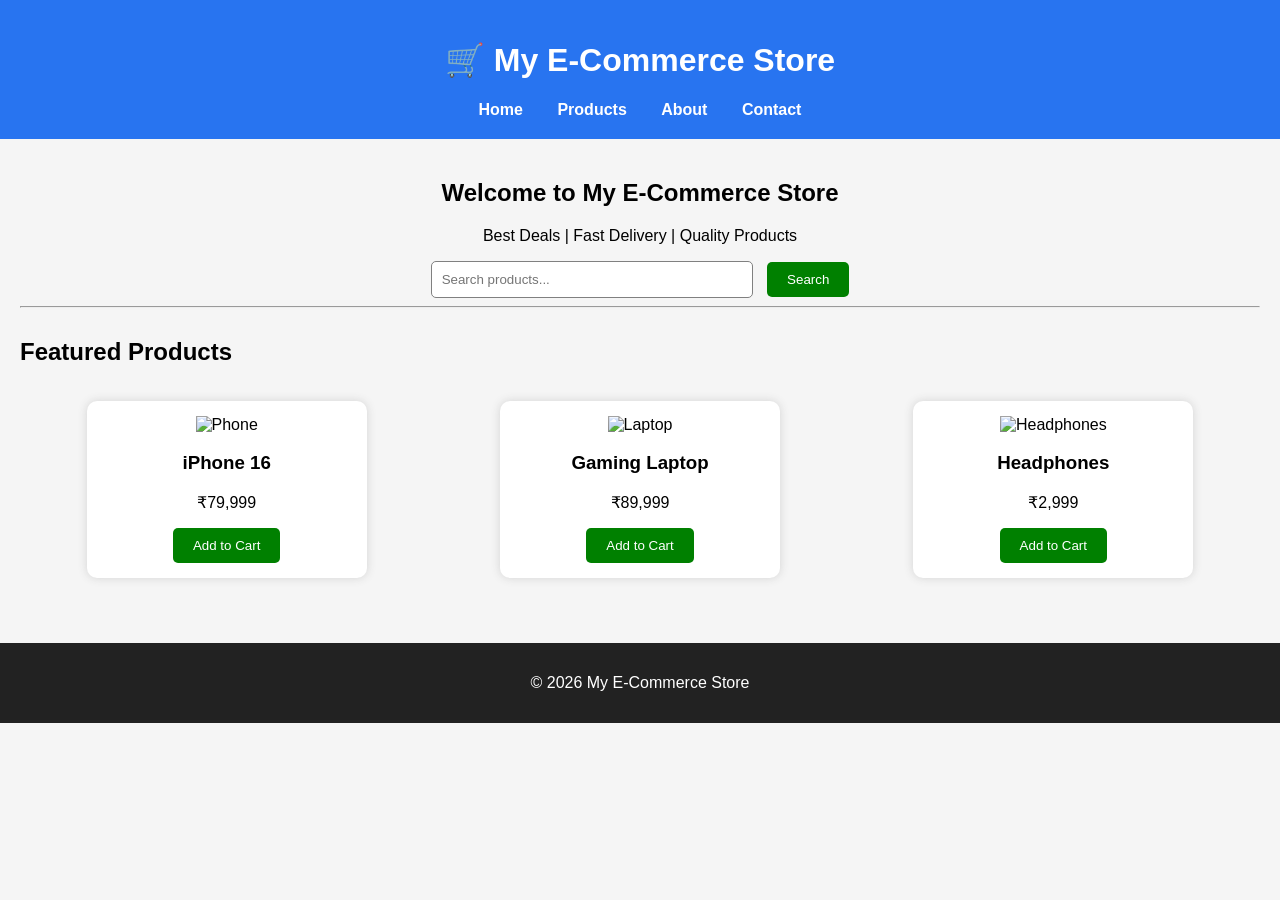
==== index.html @ 4ce17528 "Add homepage design with CSS" ====
<!DOCTYPE html>
<html lang="en">
<head>
    <meta charset="UTF-8">
    <meta name="viewport" content="width=device-width, initial-scale=1.0">
    <title>My E-Commerce Store</title>

    <link rel="stylesheet" href="css/style.css">
</head>
<body>

<header>
    <h1>🛒 My E-Commerce Store</h1>

    <nav>
        <a href="index.html">Home</a>
        <a href="products.html">Products</a>
        <a href="about.html">About</a>
        <a href="contact.html">Contact</a>
    </nav>
</header>

<main>

    <section>
        <h2>Welcome to My E-Commerce Store</h2>
        <p>Best Deals | Fast Delivery | Quality Products</p>

        <input type="text" placeholder="Search products...">
        <button>Search</button>

        <hr>
    </section>

    <h2>Featured Products</h2>

    <div class="products">

        <div class="product-card">
            <img src="https://via.placeholder.com/200" alt="Phone">
            <h3>iPhone 16</h3>
            <p>₹79,999</p>
            <button>Add to Cart</button>
        </div>

        <div class="product-card">
            <img src="https://via.placeholder.com/200" alt="Laptop">
            <h3>Gaming Laptop</h3>
            <p>₹89,999</p>
            <button>Add to Cart</button>
        </div>

        <div class="product-card">
            <img src="https://via.placeholder.com/200" alt="Headphones">
            <h3>Headphones</h3>
            <p>₹2,999</p>
            <button>Add to Cart</button>
        </div>

    </div>

</main>

<footer>
    <p>&copy; 2026 My E-Commerce Store</p>
</footer>

</body>
</html>
---- css/style.css ----
body {
    font-family: Arial, sans-serif;
    margin: 0;
    background-color: #f5f5f5;
}

header {
    background-color: #2874f0;
    color: white;
    padding: 20px;
    text-align: center;
}

nav {
    margin-top: 10px;
}

nav a {
    color: white;
    text-decoration: none;
    margin: 15px;
    font-weight: bold;
}

nav a:hover {
    color: yellow;
}

main {
    padding: 20px;
}

.products {
    display: flex;
    justify-content: space-around;
    flex-wrap: wrap;
}

.product-card {
    background: white;
    width: 250px;
    padding: 15px;
    margin: 15px;
    border-radius: 10px;
    text-align: center;
    box-shadow: 0 0 10px lightgray;
}

.product-card img {
    width: 200px;
    height: 200px;
}

button {
    background-color: green;
    color: white;
    border: none;
    padding: 10px 20px;
    cursor: pointer;
    border-radius: 5px;
}

button:hover {
    background-color: darkgreen;
}

footer {
    background: #222;
    color: white;
    text-align: center;
    padding: 15px;
    margin-top: 30px;
}
section {
    text-align: center;
    margin-bottom: 30px;
}

section input {
    width: 300px;
    padding: 10px;
    border-radius: 5px;
    border: 1px solid gray;
}

section button {
    padding: 10px 20px;
    margin-left: 10px;
}
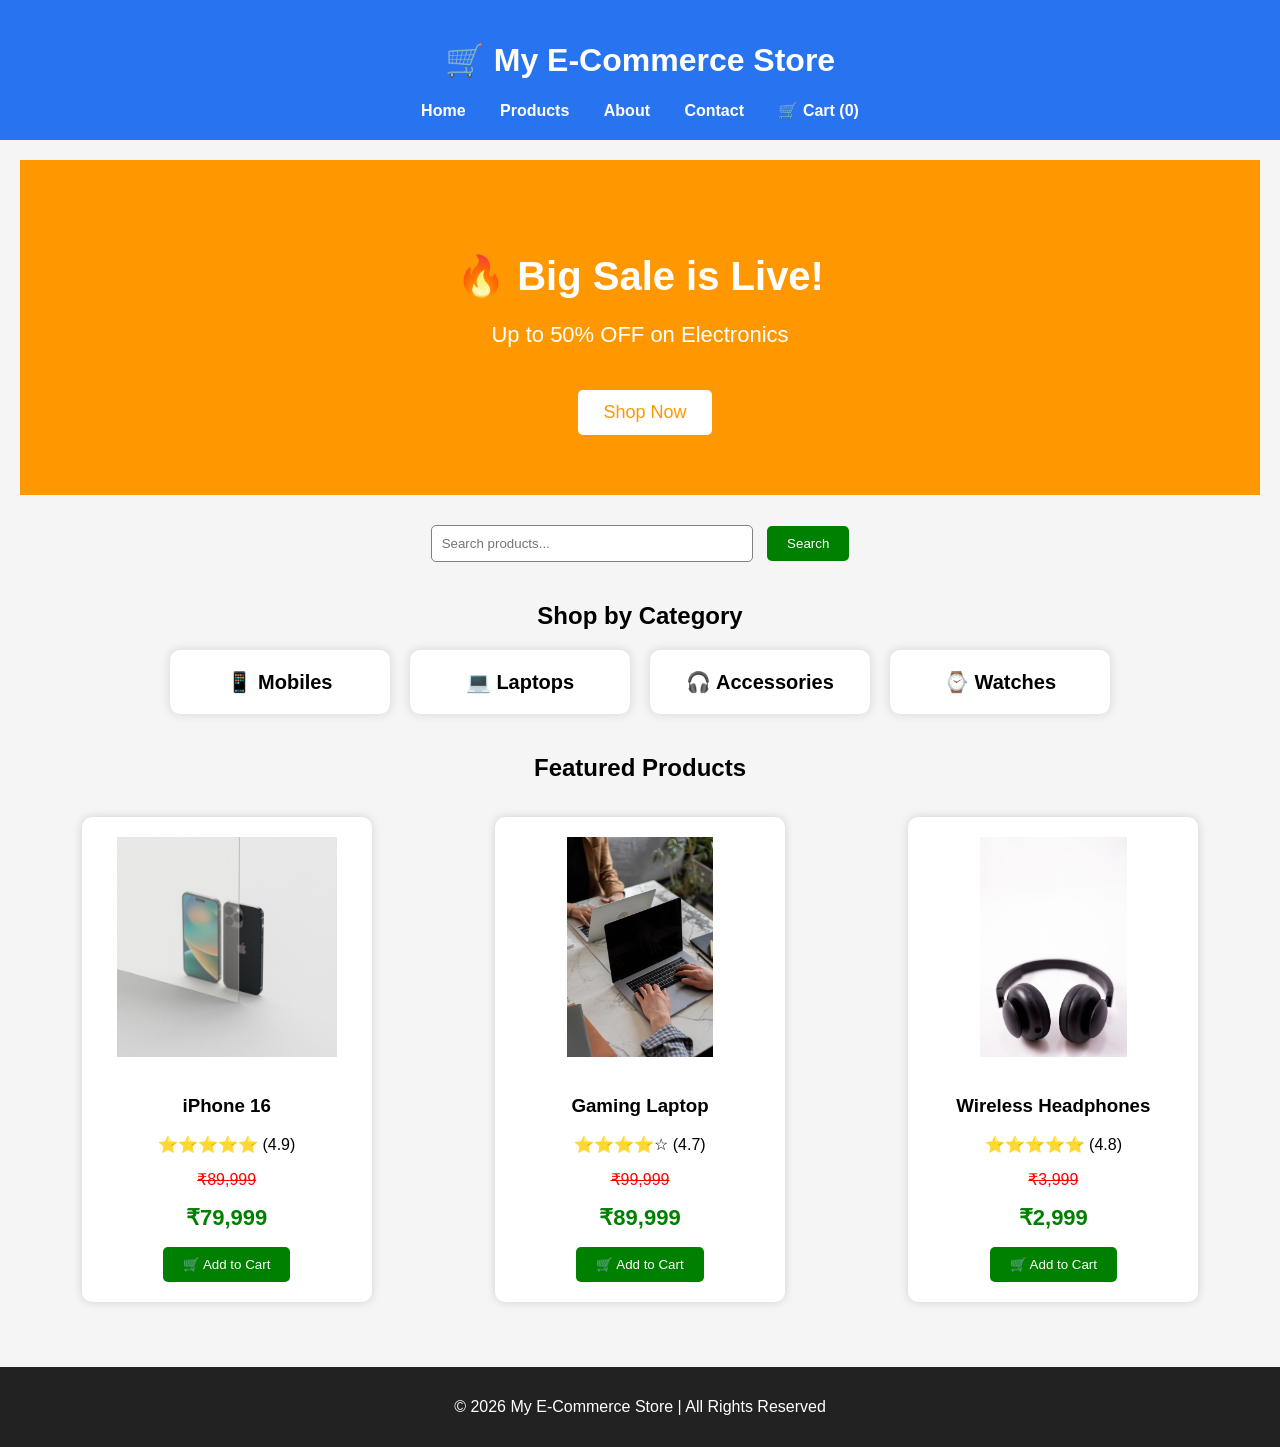
==== commit c74848e6: "Add images and JavaScript files" ====
--- a/index.html
+++ b/index.html
@@ -17,44 +17,70 @@
         <a href="products.html">Products</a>
         <a href="about.html">About</a>
         <a href="contact.html">Contact</a>
+        <a href="cart.html">🛒 Cart (<span id="cart-count">0</span>)</a>
     </nav>
 </header>
 
 <main>
 
-    <section>
-        <h2>Welcome to My E-Commerce Store</h2>
-        <p>Best Deals | Fast Delivery | Quality Products</p>
+    <!-- Hero Section -->
+    <section class="hero">
+        <h2>🔥 Big Sale is Live!</h2>
+        <p>Up to 50% OFF on Electronics</p>
+        <button>Shop Now</button>
+    </section>
 
+    <!-- Search -->
+    <section class="search-section">
         <input type="text" placeholder="Search products...">
         <button>Search</button>
-
-        <hr>
     </section>
 
-    <h2>Featured Products</h2>
+    <!-- Categories -->
+    <section class="categories">
+        <h2>Shop by Category</h2>
+
+        <div class="category-container">
+            <div class="category-card">📱 Mobiles</div>
+            <div class="category-card">💻 Laptops</div>
+            <div class="category-card">🎧 Accessories</div>
+            <div class="category-card">⌚ Watches</div>
+        </div>
+    </section>
+
+    <!-- Featured Products -->
+    <h2 style="text-align:center;">Featured Products</h2>
 
     <div class="products">
 
+        <!-- Product 1 -->
         <div class="product-card">
-            <img src="https://via.placeholder.com/200" alt="Phone">
+            <img src="images/iphone.jpg" alt="iPhone 16">
             <h3>iPhone 16</h3>
-            <p>₹79,999</p>
-            <button>Add to Cart</button>
+            <p>⭐⭐⭐⭐⭐ (4.9)</p>
+            <p><del>₹89,999</del></p>
+            <p><strong>₹79,999</strong></p>
+            <button onclick="addToCart('iPhone 16')">🛒 Add to Cart</button>
         </div>
 
+        <!-- Product 2 -->
         <div class="product-card">
-            <img src="https://via.placeholder.com/200" alt="Laptop">
+            <img src="images/laptop.jpg" alt="Gaming Laptop">
             <h3>Gaming Laptop</h3>
-            <p>₹89,999</p>
-            <button>Add to Cart</button>
+            <p>⭐⭐⭐⭐☆ (4.7)</p>
+            <p><del>₹99,999</del></p>
+            <p><strong>₹89,999</strong></p>
+            <button onclick="addToCart('Gaming Laptop')">🛒 Add to Cart</button>
         </div>
 
+        <!-- Product 3 -->
         <div class="product-card">
-            <img src="https://via.placeholder.com/200" alt="Headphones">
-            <h3>Headphones</h3>
-            <p>₹2,999</p>
-            <button>Add to Cart</button>
+            <img src="images/headphones.jpg" alt="Wireless Headphones">
+            <h3>Wireless Headphones</h3>
+            <p>⭐⭐⭐⭐⭐ (4.8)</p>
+            <p><del>₹3,999</del></p>
+            <p><strong>₹2,999</strong></p>
+            <button onclick="addToCart('Wireless Headphones')">🛒 Add to Cart</button>
         </div>
 
     </div>
@@ -62,8 +88,10 @@
 </main>
 
 <footer>
-    <p>&copy; 2026 My E-Commerce Store</p>
+    <p>&copy; 2026 My E-Commerce Store | All Rights Reserved</p>
 </footer>
+
+<script src="js/script.js"></script>
 
 </body>
 </html>
--- a/css/style.css
+++ b/css/style.css
@@ -86,4 +86,102 @@
 section button {
     padding: 10px 20px;
     margin-left: 10px;
+}
+.hero{
+    background:#ff9800;
+    color:white;
+    text-align:center;
+    padding:60px;
+}
+
+.hero h2{
+    font-size:40px;
+    margin-bottom:10px;
+}
+
+.hero p{
+    font-size:22px;
+}
+
+.hero button{
+    margin-top:20px;
+    background:white;
+    color:#ff9800;
+    font-size:18px;
+    padding:12px 25px;
+}
+
+.hero button:hover{
+    background:#f2f2f2;
+}
+.search-section {
+    text-align: center;
+    margin: 25px;
+}
+
+.search-section input {
+    width: 300px;
+    padding: 10px;
+}
+
+.categories {
+    text-align: center;
+    margin: 40px 20px;
+}
+
+.category-container {
+    display: flex;
+    justify-content: center;
+    gap: 20px;
+    flex-wrap: wrap;
+}
+
+.category-card {
+    background: white;
+    padding: 20px;
+    width: 180px;
+    border-radius: 10px;
+    box-shadow: 0 0 10px lightgray;
+    font-size: 20px;
+    font-weight: bold;
+    cursor: pointer;
+    transition: 0.3s;
+}
+
+.category-card:hover {
+    transform: translateY(-5px);
+}
+
+.product-card img {
+    width: 180px;
+    height: 180px;
+    object-fit: contain;
+}
+.product-card img{
+    width:220px;
+    height:220px;
+    object-fit:contain;
+    margin-bottom:15px;
+}
+
+.product-card{
+    background:#fff;
+    border-radius:10px;
+    padding:20px;
+    text-align:center;
+    box-shadow:0 0 10px rgba(0,0,0,0.15);
+    transition:0.3s;
+}
+
+.product-card:hover{
+    transform:translateY(-8px);
+}
+
+.product-card del{
+    color:red;
+}
+
+.product-card strong{
+    color:green;
+    font-size:22px;
 }
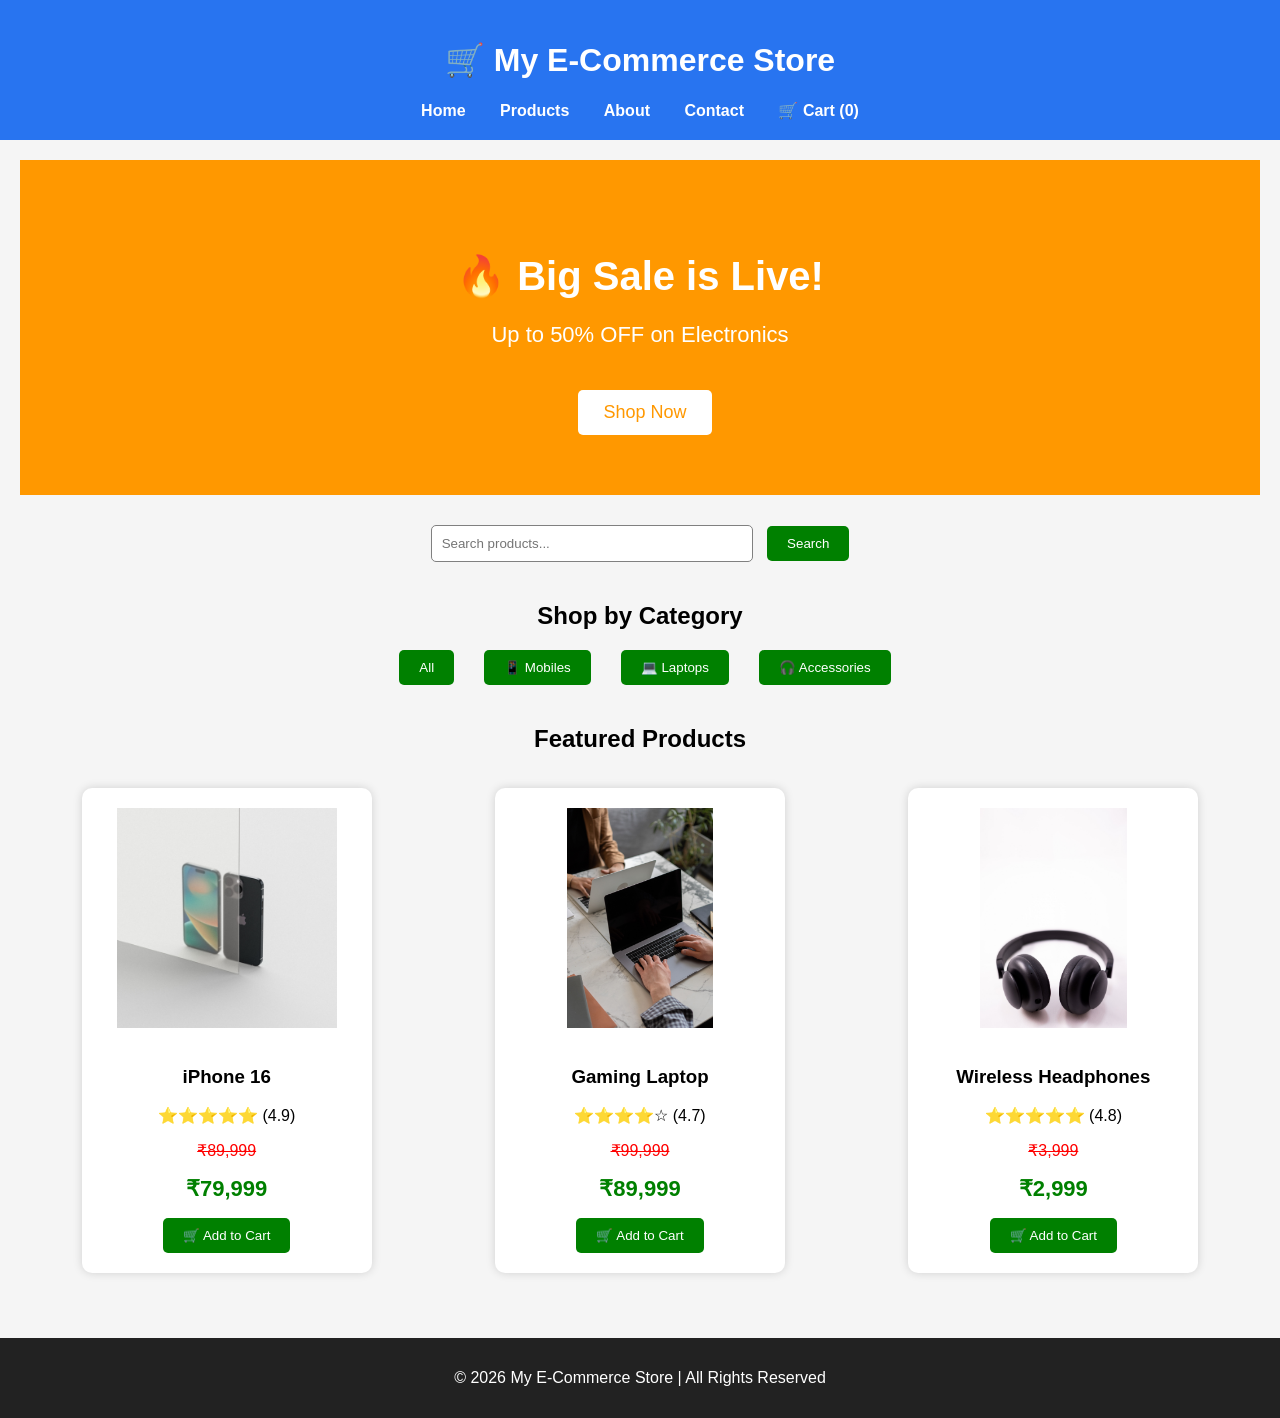
==== commit ab8e0f3d: "Fix category filter" ====
--- a/index.html
+++ b/index.html
@@ -32,21 +32,25 @@
 
     <!-- Search -->
     <section class="search-section">
-        <input type="text" placeholder="Search products...">
+        <input
+    type="text"
+    id="search"
+    placeholder="Search products..."
+    onkeyup="searchProducts()">
         <button>Search</button>
     </section>
 
     <!-- Categories -->
-    <section class="categories">
-        <h2>Shop by Category</h2>
+   <section class="categories">
+    <h2>Shop by Category</h2>
 
-        <div class="category-container">
-            <div class="category-card">📱 Mobiles</div>
-            <div class="category-card">💻 Laptops</div>
-            <div class="category-card">🎧 Accessories</div>
-            <div class="category-card">⌚ Watches</div>
-        </div>
-    </section>
+    <div class="category-container">
+        <button onclick="filterProducts('all')">All</button>
+        <button onclick="filterProducts('mobile')">📱 Mobiles</button>
+        <button onclick="filterProducts('laptop')">💻 Laptops</button>
+        <button onclick="filterProducts('accessory')">🎧 Accessories</button>
+    </div>
+</section>
 
     <!-- Featured Products -->
     <h2 style="text-align:center;">Featured Products</h2>
@@ -54,33 +58,39 @@
     <div class="products">
 
         <!-- Product 1 -->
-        <div class="product-card">
+        <div class="product-card" data-category="mobile">
             <img src="images/iphone.jpg" alt="iPhone 16">
             <h3>iPhone 16</h3>
             <p>⭐⭐⭐⭐⭐ (4.9)</p>
             <p><del>₹89,999</del></p>
             <p><strong>₹79,999</strong></p>
-            <button onclick="addToCart('iPhone 16')">🛒 Add to Cart</button>
+            <button onclick="addToCart('iPhone 16', 79999)">
+    🛒 Add to Cart
+</button>
         </div>
 
         <!-- Product 2 -->
-        <div class="product-card">
+        <div class="product-card" data-category="laptop">
             <img src="images/laptop.jpg" alt="Gaming Laptop">
             <h3>Gaming Laptop</h3>
             <p>⭐⭐⭐⭐☆ (4.7)</p>
             <p><del>₹99,999</del></p>
             <p><strong>₹89,999</strong></p>
-            <button onclick="addToCart('Gaming Laptop')">🛒 Add to Cart</button>
+            <button onclick="addToCart('Gaming Laptop', 89999)">
+    🛒 Add to Cart
+</button>
         </div>
 
         <!-- Product 3 -->
-        <div class="product-card">
+        <div class="product-card" data-category="accessory">
             <img src="images/headphones.jpg" alt="Wireless Headphones">
             <h3>Wireless Headphones</h3>
             <p>⭐⭐⭐⭐⭐ (4.8)</p>
             <p><del>₹3,999</del></p>
             <p><strong>₹2,999</strong></p>
-            <button onclick="addToCart('Wireless Headphones')">🛒 Add to Cart</button>
+            <button onclick="addToCart('Wireless Headphones', 2999)">
+    🛒 Add to Cart
+</button>
         </div>
 
     </div>
--- a/css/style.css
+++ b/css/style.css
@@ -184,4 +184,64 @@
 .product-card strong{
     color:green;
     font-size:22px;
+}
+.cart-layout{
+    display:flex;
+    gap:30px;
+    padding:40px;
+    flex-wrap:wrap;
+}
+
+.cart-items{
+    flex:2;
+}
+
+.cart-card{
+    background:#fff;
+    padding:20px;
+    margin-bottom:20px;
+    border-radius:10px;
+    box-shadow:0 4px 10px rgba(0,0,0,.1);
+}
+
+.qty button{
+    width:35px;
+    height:35px;
+    font-size:18px;
+    margin:5px;
+    cursor:pointer;
+}
+
+.summary-box{
+    flex:1;
+    background:white;
+    padding:20px;
+    border-radius:10px;
+    box-shadow:0 4px 10px rgba(0,0,0,.1);
+    height:fit-content;
+}
+
+.checkout-btn{
+    width:100%;
+    padding:15px;
+    background:#28a745;
+    color:white;
+    border:none;
+    border-radius:8px;
+    font-size:18px;
+    cursor:pointer;
+    margin-top:20px;
+}
+
+.checkout-btn:hover{
+    background:#218838;
+}
+
+.remove-btn{
+    background:red;
+    color:white;
+    border:none;
+    padding:8px 15px;
+    border-radius:5px;
+    cursor:pointer;
 }
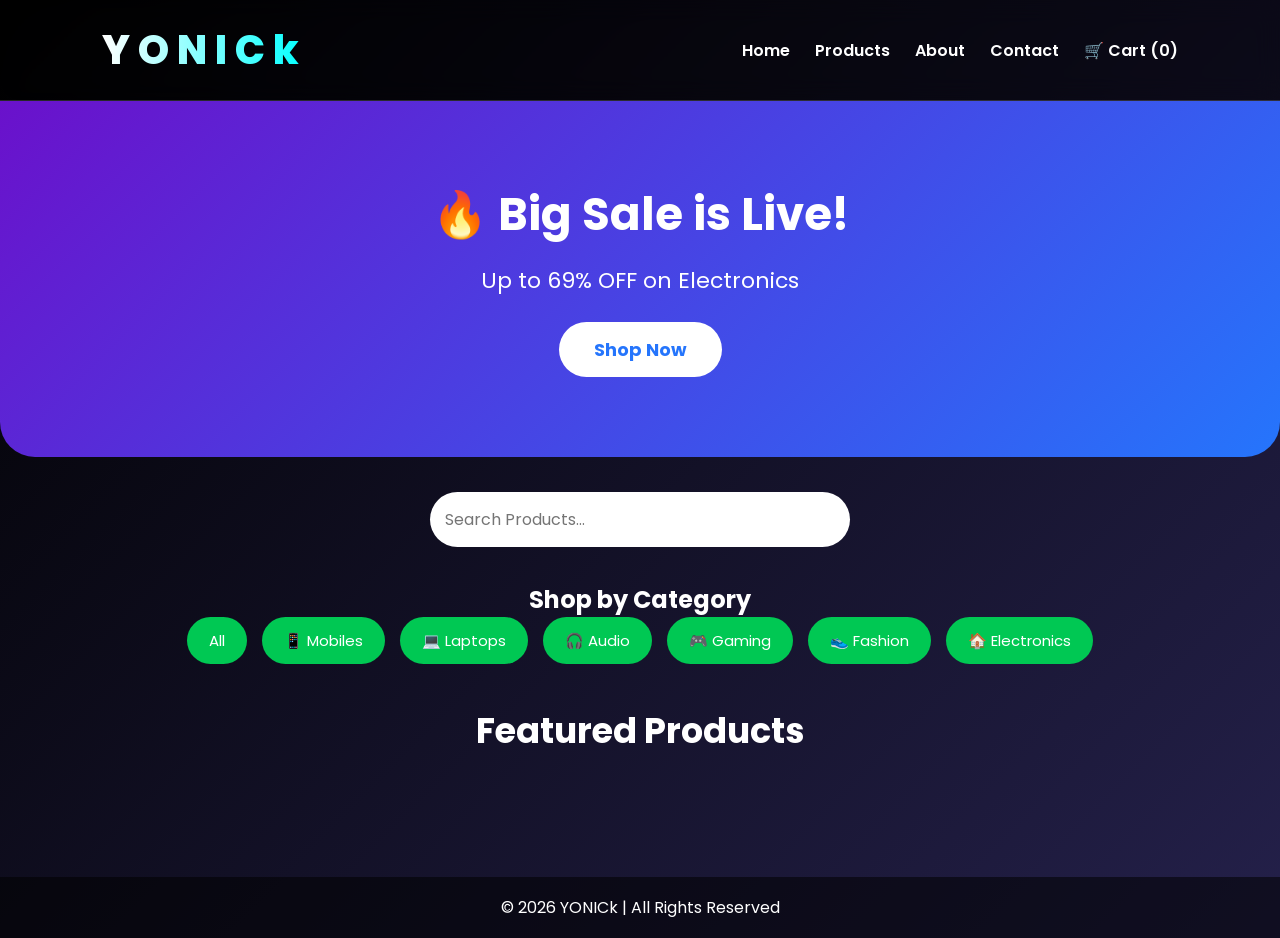
==== commit f26b7bc1: "Update YONICk website" ====
--- a/index.html
+++ b/index.html
@@ -3,104 +3,87 @@
 <head>
     <meta charset="UTF-8">
     <meta name="viewport" content="width=device-width, initial-scale=1.0">
-    <title>My E-Commerce Store</title>
+    <title>YONICk | Premium Store</title>
 
     <link rel="stylesheet" href="css/style.css">
 </head>
+
 <body>
 
 <header>
-    <h1>🛒 My E-Commerce Store</h1>
+
+    <h1 class="logo">YONICk</h1>
 
     <nav>
         <a href="index.html">Home</a>
         <a href="products.html">Products</a>
         <a href="about.html">About</a>
         <a href="contact.html">Contact</a>
-        <a href="cart.html">🛒 Cart (<span id="cart-count">0</span>)</a>
+        <a href="cart.html">
+            🛒 Cart (<span id="cart-count">0</span>)
+        </a>
     </nav>
+
 </header>
 
 <main>
 
     <!-- Hero Section -->
     <section class="hero">
+
         <h2>🔥 Big Sale is Live!</h2>
-        <p>Up to 50% OFF on Electronics</p>
+
+        <p>Up to 69% OFF on Electronics</p>
+
         <button>Shop Now</button>
+
     </section>
 
     <!-- Search -->
     <section class="search-section">
+
         <input
-    type="text"
-    id="search"
-    placeholder="Search products..."
-    onkeyup="searchProducts()">
-        <button>Search</button>
+            type="text"
+            id="search"
+            placeholder="Search Products..."
+            onkeyup="searchProduct()">
+
     </section>
 
     <!-- Categories -->
-   <section class="categories">
-    <h2>Shop by Category</h2>
 
-    <div class="category-container">
-        <button onclick="filterProducts('all')">All</button>
-        <button onclick="filterProducts('mobile')">📱 Mobiles</button>
-        <button onclick="filterProducts('laptop')">💻 Laptops</button>
-        <button onclick="filterProducts('accessory')">🎧 Accessories</button>
-    </div>
-</section>
+    <section class="categories">
 
-    <!-- Featured Products -->
-    <h2 style="text-align:center;">Featured Products</h2>
+        <h2>Shop by Category</h2>
 
-    <div class="products">
+        <div class="category-container">
 
-        <!-- Product 1 -->
-        <div class="product-card" data-category="mobile">
-            <img src="images/iphone.jpg" alt="iPhone 16">
-            <h3>iPhone 16</h3>
-            <p>⭐⭐⭐⭐⭐ (4.9)</p>
-            <p><del>₹89,999</del></p>
-            <p><strong>₹79,999</strong></p>
-            <button onclick="addToCart('iPhone 16', 79999)">
-    🛒 Add to Cart
-</button>
+            <button onclick="filterCategory('All')">All</button>
+            <button onclick="filterCategory('Mobile')">📱 Mobiles</button>
+            <button onclick="filterCategory('Laptop')">💻 Laptops</button>
+            <button onclick="filterCategory('Audio')">🎧 Audio</button>
+            <button onclick="filterCategory('Gaming')">🎮 Gaming</button>
+            <button onclick="filterCategory('Fashion')">👟 Fashion</button>
+            <button onclick="filterCategory('Electronics')">🏠 Electronics</button>
+
         </div>
 
-        <!-- Product 2 -->
-        <div class="product-card" data-category="laptop">
-            <img src="images/laptop.jpg" alt="Gaming Laptop">
-            <h3>Gaming Laptop</h3>
-            <p>⭐⭐⭐⭐☆ (4.7)</p>
-            <p><del>₹99,999</del></p>
-            <p><strong>₹89,999</strong></p>
-            <button onclick="addToCart('Gaming Laptop', 89999)">
-    🛒 Add to Cart
-</button>
-        </div>
+    </section>
 
-        <!-- Product 3 -->
-        <div class="product-card" data-category="accessory">
-            <img src="images/headphones.jpg" alt="Wireless Headphones">
-            <h3>Wireless Headphones</h3>
-            <p>⭐⭐⭐⭐⭐ (4.8)</p>
-            <p><del>₹3,999</del></p>
-            <p><strong>₹2,999</strong></p>
-            <button onclick="addToCart('Wireless Headphones', 2999)">
-    🛒 Add to Cart
-</button>
-        </div>
+    <h2 class="heading">Featured Products</h2>
 
-    </div>
+    <div class="products"></div>
 
 </main>
 
 <footer>
-    <p>&copy; 2026 My E-Commerce Store | All Rights Reserved</p>
+
+    <p>© 2026 YONICk | All Rights Reserved</p>
+
 </footer>
 
+<script src="js/products.js"></script>
+<script src="js/cart.js"></script>
 <script src="js/script.js"></script>
 
 </body>
--- a/css/style.css
+++ b/css/style.css
@@ -1,247 +1,521 @@
-body {
-    font-family: Arial, sans-serif;
-    margin: 0;
-    background-color: #f5f5f5;
-}
-
-header {
-    background-color: #2874f0;
-    color: white;
-    padding: 20px;
-    text-align: center;
-}
-
-nav {
-    margin-top: 10px;
-}
-
-nav a {
-    color: white;
-    text-decoration: none;
-    margin: 15px;
-    font-weight: bold;
-}
-
-nav a:hover {
-    color: yellow;
-}
-
-main {
-    padding: 20px;
-}
-
-.products {
-    display: flex;
-    justify-content: space-around;
-    flex-wrap: wrap;
-}
-
-.product-card {
-    background: white;
-    width: 250px;
-    padding: 15px;
-    margin: 15px;
-    border-radius: 10px;
-    text-align: center;
-    box-shadow: 0 0 10px lightgray;
-}
-
-.product-card img {
-    width: 200px;
-    height: 200px;
-}
-
-button {
-    background-color: green;
-    color: white;
-    border: none;
-    padding: 10px 20px;
-    cursor: pointer;
-    border-radius: 5px;
-}
-
-button:hover {
-    background-color: darkgreen;
-}
-
-footer {
-    background: #222;
-    color: white;
-    text-align: center;
-    padding: 15px;
-    margin-top: 30px;
-}
-section {
-    text-align: center;
-    margin-bottom: 30px;
-}
-
-section input {
-    width: 300px;
-    padding: 10px;
-    border-radius: 5px;
-    border: 1px solid gray;
-}
-
-section button {
-    padding: 10px 20px;
-    margin-left: 10px;
-}
+/* ==========================
+   GOOGLE FONT
+========================== */
+
+@import url('https://fonts.googleapis.com/css2?family=Poppins:wght@300;400;500;600;700;800&display=swap');
+
+/* ==========================
+   RESET
+========================== */
+
+*{
+    margin:0;
+    padding:0;
+    box-sizing:border-box;
+    font-family:'Poppins',sans-serif;
+}
+
+body{
+    background:linear-gradient(-45deg,#000000,#1f1c2c,#302b63,#000000);
+    background-size:400% 400%;
+    animation:bgAnimation 12s ease infinite;
+    color:white;
+    min-height:100vh;
+}
+
+@keyframes bgAnimation{
+
+0%{
+background-position:0% 50%;
+}
+
+50%{
+background-position:100% 50%;
+}
+
+100%{
+background-position:0% 50%;
+}
+
+}
+
+/* ==========================
+   HEADER
+========================== */
+
+header{
+
+display:flex;
+justify-content:space-between;
+align-items:center;
+
+padding:20px 8%;
+
+background:rgba(0,0,0,.45);
+
+backdrop-filter:blur(12px);
+
+position:sticky;
+top:0;
+
+z-index:1000;
+
+border-bottom:1px solid rgba(255,255,255,.15);
+
+}
+
+.logo{
+
+font-size:40px;
+
+font-weight:800;
+
+letter-spacing:8px;
+
+background:linear-gradient(90deg,#ffffff,#00ffff);
+
+-webkit-background-clip:text;
+
+color:transparent;
+
+}
+
+nav{
+
+display:flex;
+
+gap:25px;
+
+}
+
+nav a{
+
+text-decoration:none;
+
+color:white;
+
+font-weight:600;
+
+transition:.3s;
+
+}
+
+nav a:hover{
+
+color:#00ffff;
+
+}
+
+/* ==========================
+   HERO
+========================== */
+
 .hero{
-    background:#ff9800;
-    color:white;
-    text-align:center;
-    padding:60px;
+
+text-align:center;
+
+padding:80px 20px;
+
+background:linear-gradient(135deg,#6a11cb,#2575fc);
+
+border-radius:0 0 35px 35px;
+
 }
 
 .hero h2{
-    font-size:40px;
-    margin-bottom:10px;
+
+font-size:45px;
+
+margin-bottom:15px;
+
 }
 
 .hero p{
-    font-size:22px;
+
+font-size:22px;
+
+margin-bottom:25px;
+
 }
 
 .hero button{
-    margin-top:20px;
-    background:white;
-    color:#ff9800;
-    font-size:18px;
-    padding:12px 25px;
+
+padding:14px 35px;
+
+border:none;
+
+border-radius:30px;
+
+background:white;
+
+color:#2575fc;
+
+font-size:18px;
+
+font-weight:bold;
+
+cursor:pointer;
+
+transition:.3s;
+
 }
 
 .hero button:hover{
-    background:#f2f2f2;
-}
-.search-section {
-    text-align: center;
-    margin: 25px;
-}
-
-.search-section input {
-    width: 300px;
-    padding: 10px;
-}
-
-.categories {
-    text-align: center;
-    margin: 40px 20px;
-}
-
-.category-container {
-    display: flex;
-    justify-content: center;
-    gap: 20px;
-    flex-wrap: wrap;
-}
-
-.category-card {
-    background: white;
-    padding: 20px;
-    width: 180px;
-    border-radius: 10px;
-    box-shadow: 0 0 10px lightgray;
-    font-size: 20px;
-    font-weight: bold;
-    cursor: pointer;
-    transition: 0.3s;
-}
-
-.category-card:hover {
-    transform: translateY(-5px);
-}
-
-.product-card img {
-    width: 180px;
-    height: 180px;
-    object-fit: contain;
-}
+
+transform:scale(1.08);
+
+}
+
+/* ==========================
+   SEARCH
+========================== */
+
+.search-section{
+
+display:flex;
+
+justify-content:center;
+
+margin:35px;
+
+}
+
+.search-section input{
+
+width:420px;
+
+padding:15px;
+
+border-radius:30px;
+
+border:none;
+
+outline:none;
+
+font-size:16px;
+
+}
+
+/* ==========================
+   CATEGORY
+========================== */
+
+.categories{
+
+text-align:center;
+
+margin:30px;
+
+}
+
+.category-container{
+
+display:flex;
+
+justify-content:center;
+
+flex-wrap:wrap;
+
+gap:15px;
+
+}
+
+.category-container button{
+
+background:#00c853;
+
+padding:12px 22px;
+
+border:none;
+
+border-radius:30px;
+
+color:white;
+
+cursor:pointer;
+
+font-size:15px;
+
+transition:.3s;
+
+}
+
+.category-container button:hover{
+
+background:#009624;
+
+transform:translateY(-4px);
+
+}
+
+/* ==========================
+   HEADING
+========================== */
+
+.heading{
+
+text-align:center;
+
+margin:40px;
+
+font-size:35px;
+
+}
+
+/* ==========================
+   PRODUCTS
+========================== */
+
+.products{
+
+width:90%;
+
+margin:auto;
+
+display:grid;
+
+grid-template-columns:repeat(auto-fit,minmax(250px,1fr));
+
+gap:30px;
+
+padding-bottom:40px;
+
+}
+
+/* ==========================
+   PRODUCT CARD
+========================== */
+
+.product-card{
+
+background:rgba(255,255,255,.12);
+
+backdrop-filter:blur(15px);
+
+border:1px solid rgba(255,255,255,.2);
+
+border-radius:20px;
+
+padding:20px;
+
+text-align:center;
+
+transition:.3s;
+
+box-shadow:0 8px 25px rgba(0,0,0,.3);
+
+}
+
+.product-card:hover{
+
+transform:translateY(-10px);
+
+}
+
 .product-card img{
-    width:220px;
-    height:220px;
-    object-fit:contain;
-    margin-bottom:15px;
-}
-
-.product-card{
-    background:#fff;
-    border-radius:10px;
-    padding:20px;
-    text-align:center;
-    box-shadow:0 0 10px rgba(0,0,0,0.15);
-    transition:0.3s;
-}
-
-.product-card:hover{
-    transform:translateY(-8px);
-}
-
-.product-card del{
-    color:red;
-}
-
-.product-card strong{
-    color:green;
-    font-size:22px;
-}
+
+width:100%;
+
+height:220px;
+
+object-fit:contain;
+
+margin-bottom:15px;
+
+}
+
+.product-card h3{
+
+font-size:20px;
+
+margin-bottom:10px;
+
+min-height:50px;
+
+}
+
+.product-card p{
+
+font-size:22px;
+
+font-weight:bold;
+
+color:#00ff88;
+
+margin-bottom:15px;
+
+}
+
+.product-card button{
+
+width:100%;
+
+padding:12px;
+
+border:none;
+
+border-radius:30px;
+
+background:#ff9800;
+
+color:white;
+
+font-size:16px;
+
+cursor:pointer;
+
+transition:.3s;
+
+}
+
+.product-card button:hover{
+
+background:#e68900;
+
+}
+
+/* ==========================
+   CART PAGE
+========================== */
+
 .cart-layout{
-    display:flex;
-    gap:30px;
-    padding:40px;
-    flex-wrap:wrap;
-}
-
-.cart-items{
-    flex:2;
+
+display:flex;
+
+gap:30px;
+
+padding:40px;
+
+flex-wrap:wrap;
+
 }
 
 .cart-card{
-    background:#fff;
-    padding:20px;
-    margin-bottom:20px;
-    border-radius:10px;
-    box-shadow:0 4px 10px rgba(0,0,0,.1);
-}
-
-.qty button{
-    width:35px;
-    height:35px;
-    font-size:18px;
-    margin:5px;
-    cursor:pointer;
+
+background:rgba(255,255,255,.12);
+
+padding:20px;
+
+border-radius:20px;
+
+backdrop-filter:blur(10px);
+
+flex:2;
+
 }
 
 .summary-box{
-    flex:1;
-    background:white;
-    padding:20px;
-    border-radius:10px;
-    box-shadow:0 4px 10px rgba(0,0,0,.1);
-    height:fit-content;
+
+background:rgba(255,255,255,.12);
+
+padding:20px;
+
+border-radius:20px;
+
+backdrop-filter:blur(10px);
+
+flex:1;
+
+height:fit-content;
+
 }
 
 .checkout-btn{
-    width:100%;
-    padding:15px;
-    background:#28a745;
-    color:white;
-    border:none;
-    border-radius:8px;
-    font-size:18px;
-    cursor:pointer;
-    margin-top:20px;
+
+width:100%;
+
+padding:14px;
+
+margin-top:20px;
+
+background:#00c853;
+
+border:none;
+
+border-radius:30px;
+
+color:white;
+
+font-size:18px;
+
+cursor:pointer;
+
 }
 
 .checkout-btn:hover{
-    background:#218838;
-}
-
-.remove-btn{
-    background:red;
-    color:white;
-    border:none;
-    padding:8px 15px;
-    border-radius:5px;
-    cursor:pointer;
+
+background:#009624;
+
+}
+
+/* ==========================
+   FOOTER
+========================== */
+
+footer{
+
+margin-top:40px;
+
+background:rgba(0,0,0,.55);
+
+text-align:center;
+
+padding:18px;
+
+}
+
+/* ==========================
+   RESPONSIVE
+========================== */
+
+@media(max-width:768px){
+
+header{
+
+flex-direction:column;
+
+gap:15px;
+
+}
+
+nav{
+
+flex-wrap:wrap;
+
+justify-content:center;
+
+}
+
+.hero h2{
+
+font-size:32px;
+
+}
+
+.hero p{
+
+font-size:18px;
+
+}
+
+.search-section input{
+
+width:90%;
+
+}
+
+.products{
+
+width:95%;
+
+grid-template-columns:repeat(auto-fit,minmax(200px,1fr));
+
+}
+
+.cart-layout{
+
+flex-direction:column;
+
+}
+
 }
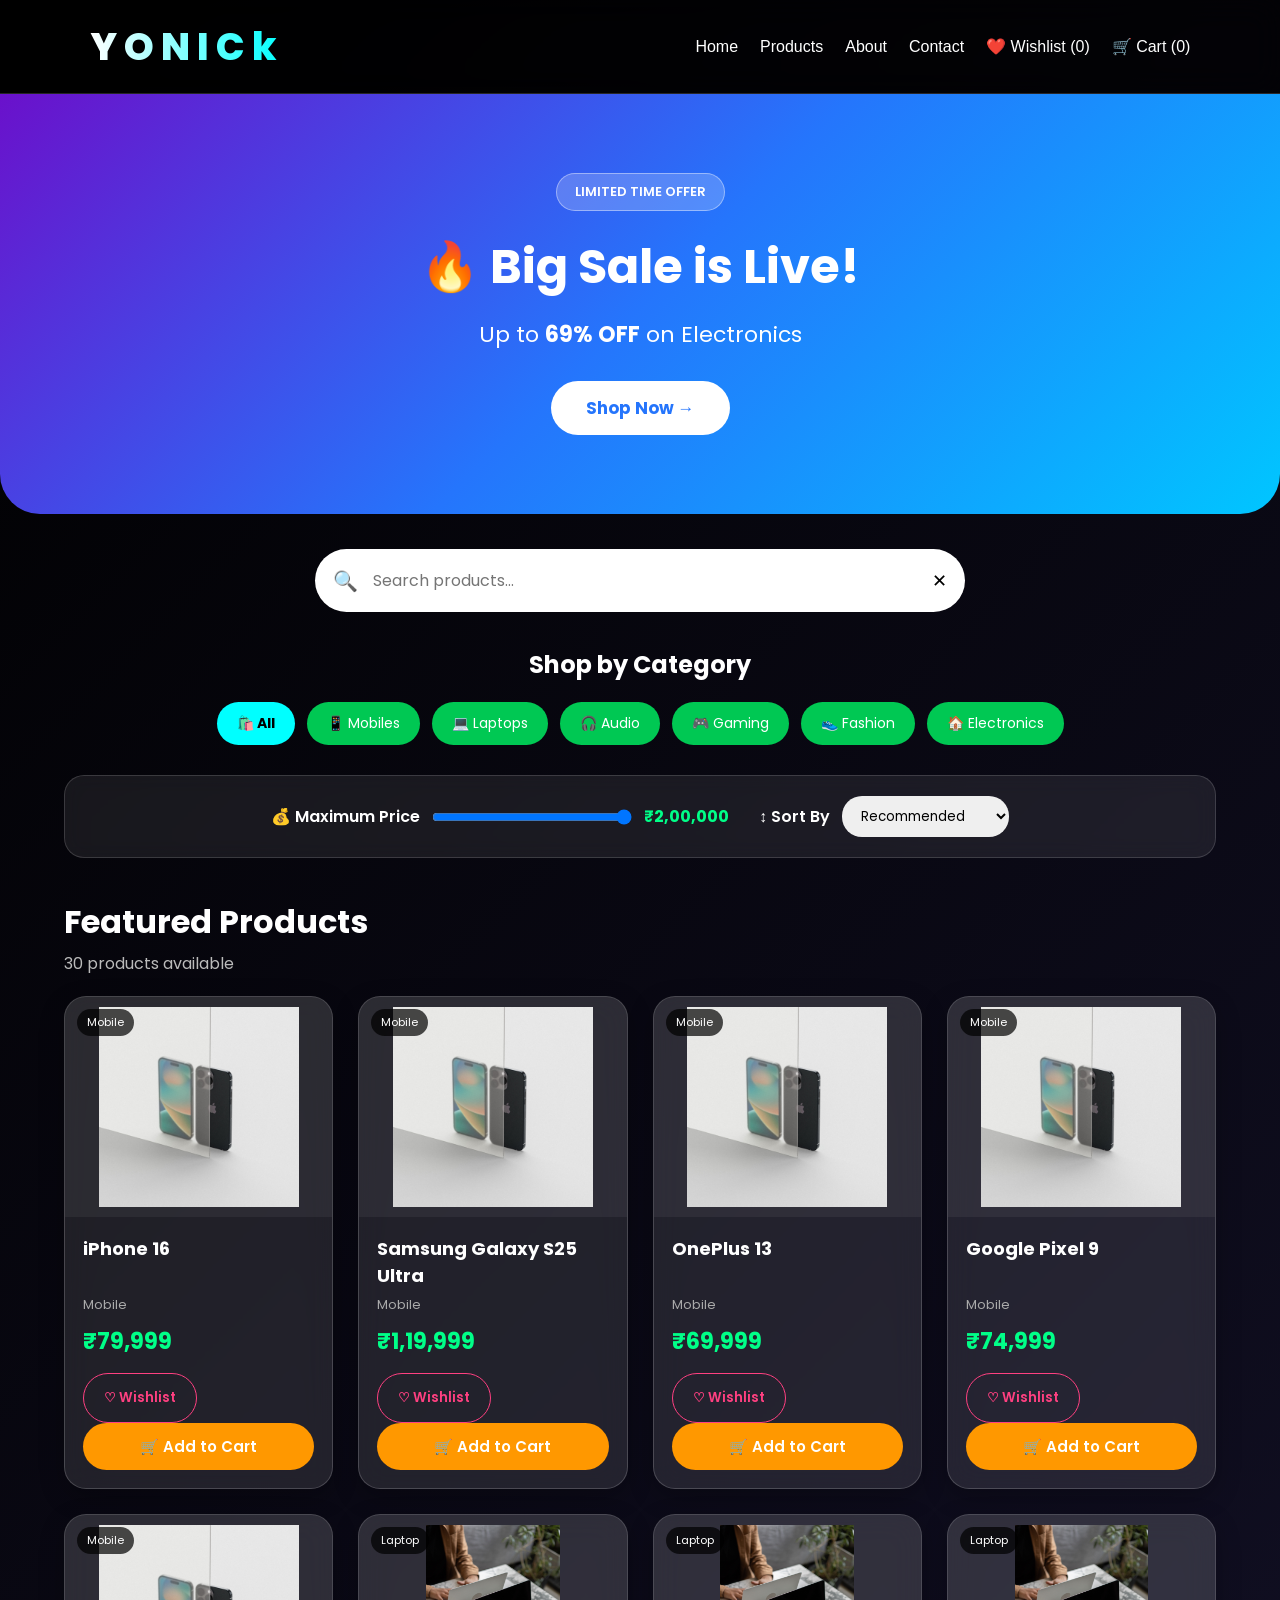
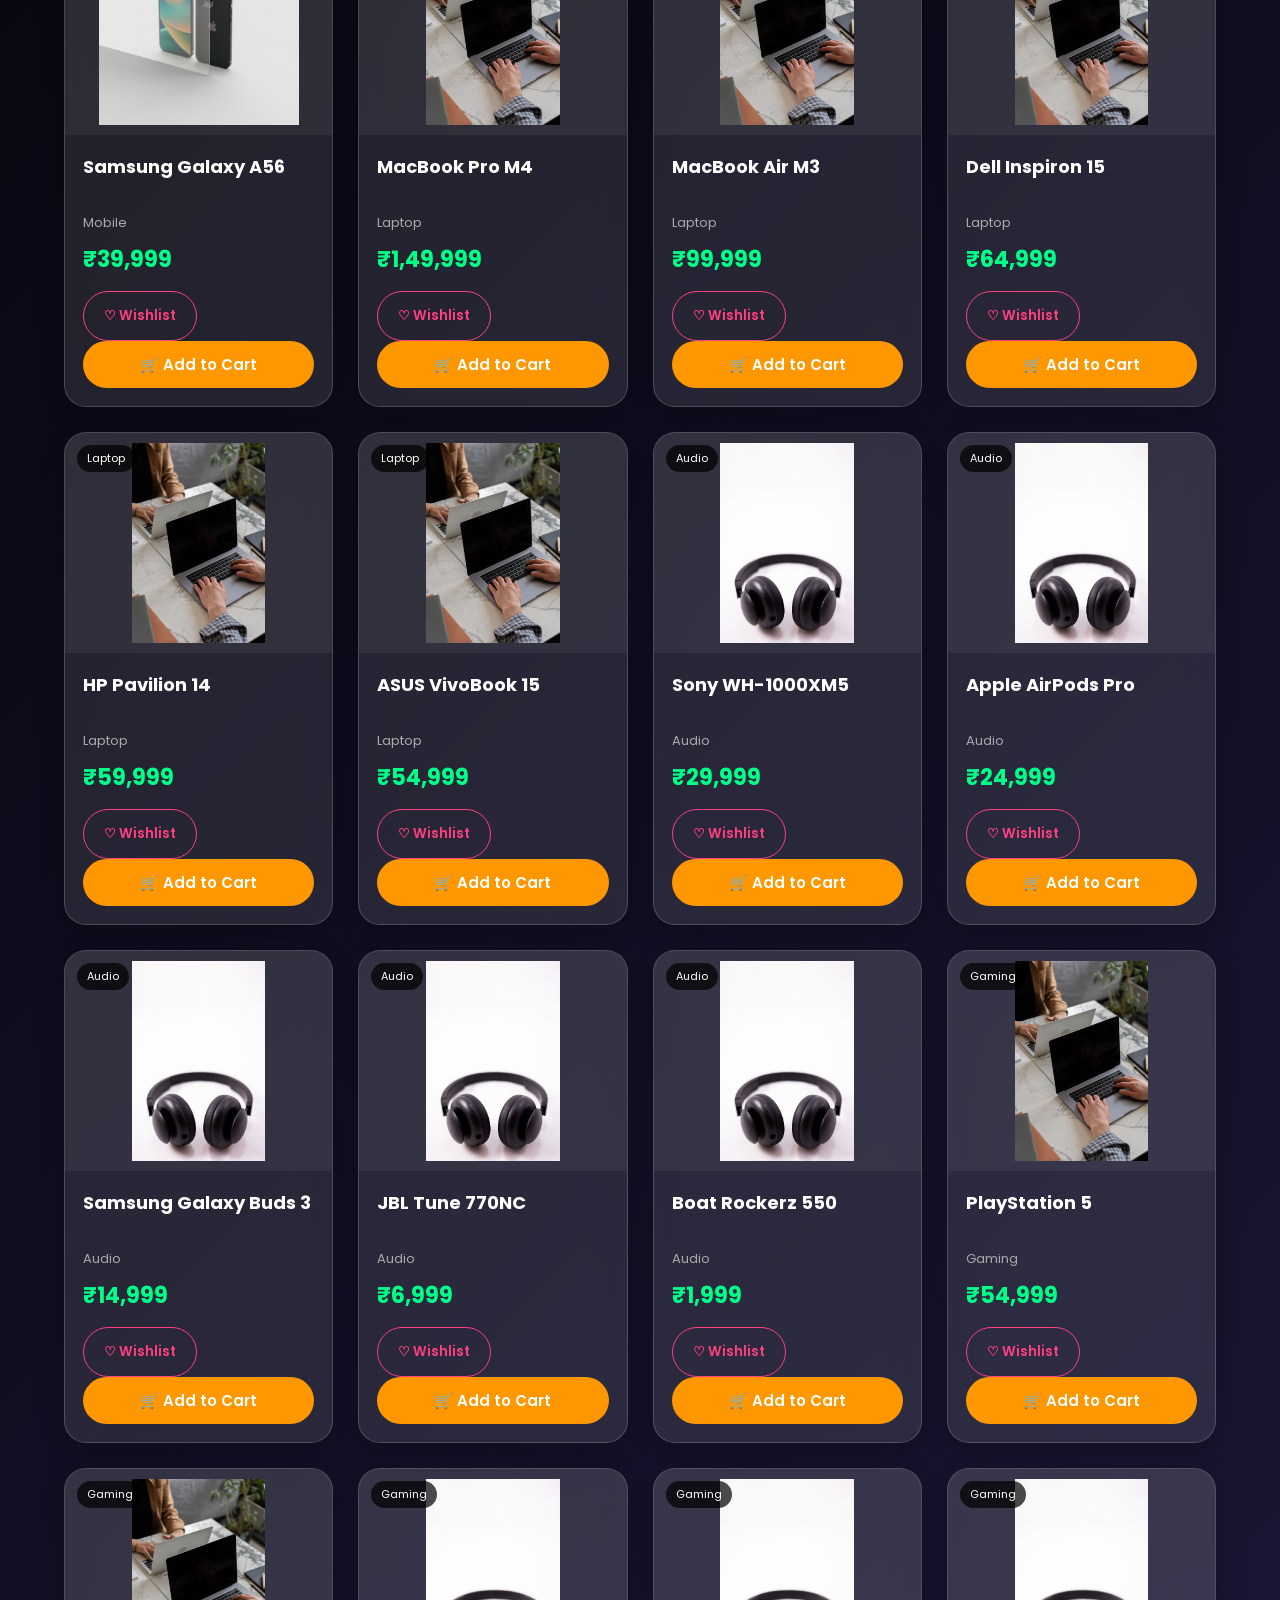
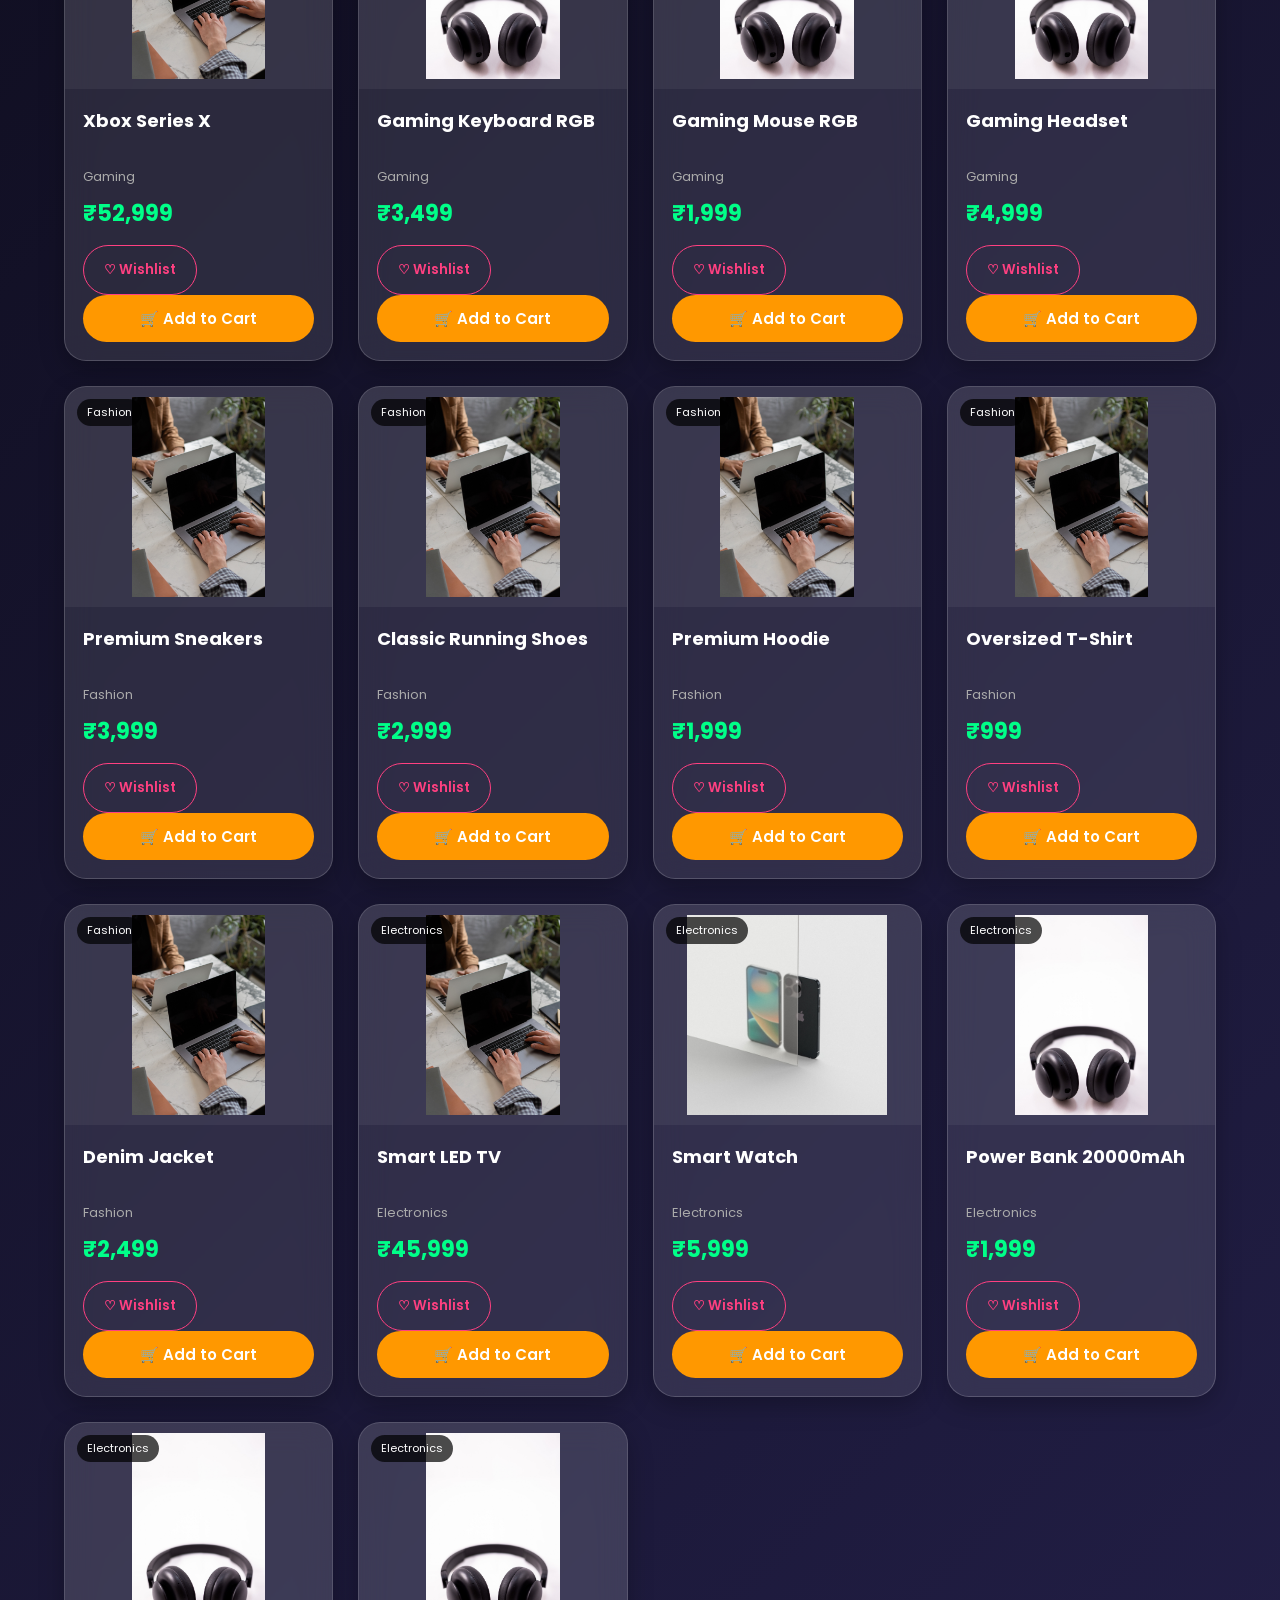
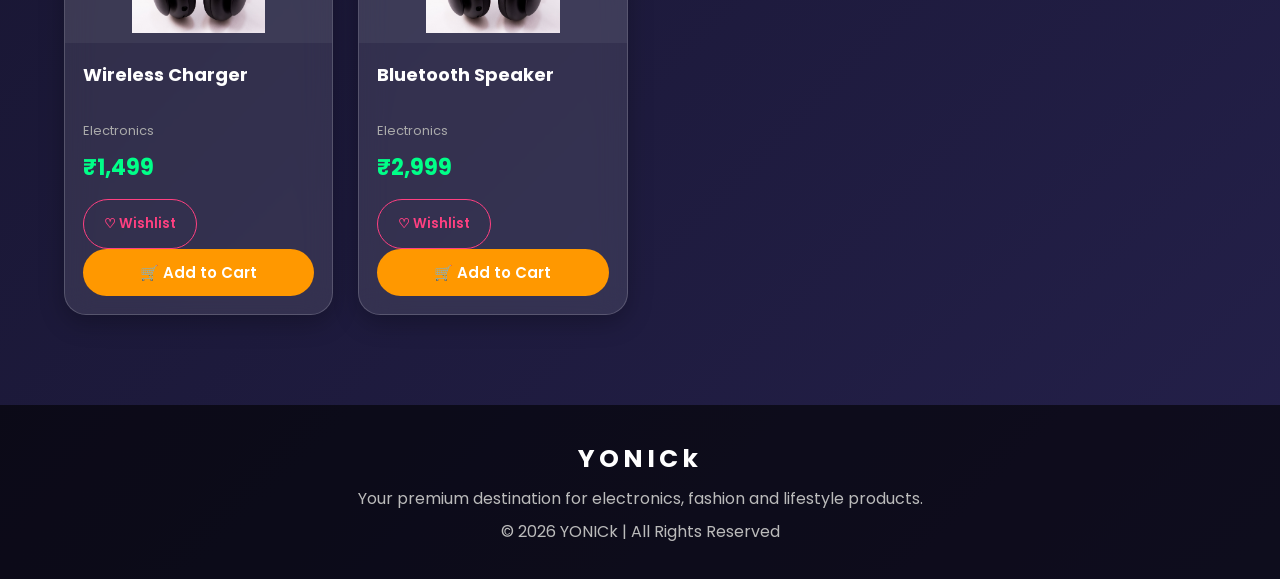
==== commit bb484725: "Updated website files" ====
--- a/index.html
+++ b/index.html
@@ -3,6 +3,7 @@
 <head>
     <meta charset="UTF-8">
     <meta name="viewport" content="width=device-width, initial-scale=1.0">
+
     <title>YONICk | Premium Store</title>
 
     <link rel="stylesheet" href="css/style.css">
@@ -15,75 +16,318 @@
     <h1 class="logo">YONICk</h1>
 
     <nav>
-        <a href="index.html">Home</a>
-        <a href="products.html">Products</a>
-        <a href="about.html">About</a>
-        <a href="contact.html">Contact</a>
+
+        <a href="index.html">
+            Home
+        </a>
+
+        <a href="products.html">
+            Products
+        </a>
+
+        <a href="about.html">
+            About
+        </a>
+
+        <a href="contact.html">
+            Contact
+        </a>
+
+        <!-- WISHLIST -->
+        <a href="wishlist.html">
+            ❤️ Wishlist
+            (<span id="wishlist-count">0</span>)
+        </a>
+
+        <!-- CART -->
         <a href="cart.html">
-            🛒 Cart (<span id="cart-count">0</span>)
-        </a>
+            🛒 Cart
+            (<span id="cart-count">0</span>)
+        </a>
+
     </nav>
 
 </header>
 
+
 <main>
 
-    <!-- Hero Section -->
+    <!-- ========================================== -->
+    <!-- HERO -->
+    <!-- ========================================== -->
+
     <section class="hero">
 
-        <h2>🔥 Big Sale is Live!</h2>
-
-        <p>Up to 69% OFF on Electronics</p>
-
-        <button>Shop Now</button>
-
-    </section>
-
-    <!-- Search -->
+        <div class="hero-content">
+
+            <span class="sale-badge">
+                LIMITED TIME OFFER
+            </span>
+
+            <h2>
+                🔥 Big Sale is Live!
+            </h2>
+
+            <p>
+                Up to <strong>69% OFF</strong> on Electronics
+            </p>
+
+            <button id="shop-now">
+                Shop Now →
+            </button>
+
+        </div>
+
+    </section>
+
+
+    <!-- ========================================== -->
+    <!-- SEARCH -->
+    <!-- ========================================== -->
+
     <section class="search-section">
 
-        <input
-            type="text"
-            id="search"
-            placeholder="Search Products..."
-            onkeyup="searchProduct()">
-
-    </section>
-
-    <!-- Categories -->
+        <div class="search-box">
+
+            <span>🔍</span>
+
+            <input
+                type="text"
+                id="search"
+                placeholder="Search products..."
+            >
+
+            <button id="clear-search">
+                ✕
+            </button>
+
+        </div>
+
+    </section>
+
+
+    <!-- ========================================== -->
+    <!-- CATEGORIES -->
+    <!-- ========================================== -->
 
     <section class="categories">
 
-        <h2>Shop by Category</h2>
+        <h2>
+            Shop by Category
+        </h2>
 
         <div class="category-container">
 
-            <button onclick="filterCategory('All')">All</button>
-            <button onclick="filterCategory('Mobile')">📱 Mobiles</button>
-            <button onclick="filterCategory('Laptop')">💻 Laptops</button>
-            <button onclick="filterCategory('Audio')">🎧 Audio</button>
-            <button onclick="filterCategory('Gaming')">🎮 Gaming</button>
-            <button onclick="filterCategory('Fashion')">👟 Fashion</button>
-            <button onclick="filterCategory('Electronics')">🏠 Electronics</button>
-
-        </div>
-
-    </section>
-
-    <h2 class="heading">Featured Products</h2>
+            <button
+                class="category-btn active"
+                onclick="filterCategory('All')"
+            >
+                🛍️ All
+            </button>
+
+            <button
+                class="category-btn"
+                onclick="filterCategory('Mobile')"
+            >
+                📱 Mobiles
+            </button>
+
+            <button
+                class="category-btn"
+                onclick="filterCategory('Laptop')"
+            >
+                💻 Laptops
+            </button>
+
+            <button
+                class="category-btn"
+                onclick="filterCategory('Audio')"
+            >
+                🎧 Audio
+            </button>
+
+            <button
+                class="category-btn"
+                onclick="filterCategory('Gaming')"
+            >
+                🎮 Gaming
+            </button>
+
+            <button
+                class="category-btn"
+                onclick="filterCategory('Fashion')"
+            >
+                👟 Fashion
+            </button>
+
+            <button
+                class="category-btn"
+                onclick="filterCategory('Electronics')"
+            >
+                🏠 Electronics
+            </button>
+
+        </div>
+
+    </section>
+
+
+    <!-- ========================================== -->
+    <!-- FILTERS -->
+    <!-- ========================================== -->
+
+    <section class="filter-section">
+
+        <div class="filter-item">
+
+            <label for="price-filter">
+                💰 Maximum Price
+            </label>
+
+            <input
+                type="range"
+                id="price-filter"
+                min="500"
+                max="200000"
+                value="200000"
+                step="500"
+            >
+
+            <span id="price-value">
+                ₹2,00,000
+            </span>
+
+        </div>
+
+
+        <div class="filter-item">
+
+            <label for="sort-products">
+                ↕️ Sort By
+            </label>
+
+            <select id="sort-products">
+
+                <option value="default">
+                    Recommended
+                </option>
+
+                <option value="low">
+                    Price: Low → High
+                </option>
+
+                <option value="high">
+                    Price: High → Low
+                </option>
+
+                <option value="az">
+                    Name: A → Z
+                </option>
+
+                <option value="za">
+                    Name: Z → A
+                </option>
+
+            </select>
+
+        </div>
+
+    </section>
+
+
+    <!-- ========================================== -->
+    <!-- PRODUCT HEADING -->
+    <!-- ========================================== -->
+
+    <section class="product-heading">
+
+        <div>
+
+            <h2>
+                Featured Products
+            </h2>
+
+            <p>
+                <span id="product-count">0</span>
+                products available
+            </p>
+
+        </div>
+
+    </section>
+
+
+    <!-- ========================================== -->
+    <!-- PRODUCTS -->
+    <!-- ========================================== -->
 
     <div class="products"></div>
 
+
+    <!-- ========================================== -->
+    <!-- NO PRODUCTS -->
+    <!-- ========================================== -->
+
+    <div
+        id="no-products"
+        class="no-products"
+    >
+
+        <div>
+            😔
+        </div>
+
+        <h2>
+            No products found
+        </h2>
+
+        <p>
+            Try another search or category.
+        </p>
+
+        <button onclick="resetFilters()">
+            Reset Filters
+        </button>
+
+    </div>
+
 </main>
 
+
+<!-- ========================================== -->
+<!-- FOOTER -->
+<!-- ========================================== -->
+
 <footer>
 
-    <p>© 2026 YONICk | All Rights Reserved</p>
+    <div class="footer-content">
+
+        <h2>
+            YONICk
+        </h2>
+
+        <p>
+            Your premium destination for electronics,
+            fashion and lifestyle products.
+        </p>
+
+        <p>
+            © 2026 YONICk | All Rights Reserved
+        </p>
+
+    </div>
 
 </footer>
 
+
+<!-- ========================================== -->
+<!-- JAVASCRIPT -->
+<!-- ========================================== -->
+
 <script src="js/products.js"></script>
+
 <script src="js/cart.js"></script>
+
 <script src="js/script.js"></script>
 
 </body>
--- a/css/style.css
+++ b/css/style.css
@@ -1,521 +1,2221 @@
-/* ==========================
-   GOOGLE FONT
-========================== */
-
 @import url('https://fonts.googleapis.com/css2?family=Poppins:wght@300;400;500;600;700;800&display=swap');
+
 
 /* ==========================
    RESET
 ========================== */
 
-*{
-    margin:0;
-    padding:0;
-    box-sizing:border-box;
-    font-family:'Poppins',sans-serif;
-}
-
-body{
-    background:linear-gradient(-45deg,#000000,#1f1c2c,#302b63,#000000);
-    background-size:400% 400%;
-    animation:bgAnimation 12s ease infinite;
-    color:white;
-    min-height:100vh;
-}
-
-@keyframes bgAnimation{
-
-0%{
-background-position:0% 50%;
-}
-
-50%{
-background-position:100% 50%;
-}
-
-100%{
-background-position:0% 50%;
-}
-
-}
+* {
+    margin: 0;
+    padding: 0;
+    box-sizing: border-box;
+    font-family: 'Poppins', sans-serif;
+}
+
+
+/* ==========================
+   BODY
+========================== */
+
+body {
+
+    background:
+        linear-gradient(
+            -45deg,
+            #000000,
+            #1f1c2c,
+            #302b63,
+            #000000
+        );
+
+    background-size: 400% 400%;
+
+    animation: bgAnimation 12s ease infinite;
+
+    color: white;
+
+    min-height: 100vh;
+
+}
+
+
+@keyframes bgAnimation {
+
+    0% {
+        background-position: 0% 50%;
+    }
+
+    50% {
+        background-position: 100% 50%;
+    }
+
+    100% {
+        background-position: 0% 50%;
+    }
+
+}
+
 
 /* ==========================
    HEADER
 ========================== */
 
-header{
-
-display:flex;
-justify-content:space-between;
-align-items:center;
-
-padding:20px 8%;
-
-background:rgba(0,0,0,.45);
-
-backdrop-filter:blur(12px);
-
-position:sticky;
-top:0;
-
-z-index:1000;
-
-border-bottom:1px solid rgba(255,255,255,.15);
-
-}
-
-.logo{
-
-font-size:40px;
-
-font-weight:800;
-
-letter-spacing:8px;
-
-background:linear-gradient(90deg,#ffffff,#00ffff);
-
--webkit-background-clip:text;
-
-color:transparent;
-
-}
-
-nav{
-
-display:flex;
-
-gap:25px;
-
-}
-
-nav a{
-
-text-decoration:none;
-
-color:white;
-
-font-weight:600;
-
-transition:.3s;
-
-}
-
-nav a:hover{
-
-color:#00ffff;
-
-}
+header {
+
+    display: flex;
+
+    justify-content: space-between;
+
+    align-items: center;
+
+    padding: 18px 7%;
+
+    background: rgba(0, 0, 0, .55);
+
+    backdrop-filter: blur(15px);
+
+    position: sticky;
+
+    top: 0;
+
+    z-index: 1000;
+
+    border-bottom:
+        1px solid rgba(255,255,255,.15);
+
+}
+
+
+.logo {
+
+    font-size: 38px;
+
+    font-weight: 800;
+
+    letter-spacing: 7px;
+
+    background:
+        linear-gradient(
+            90deg,
+            #ffffff,
+            #00ffff
+        );
+
+    -webkit-background-clip: text;
+
+    color: transparent;
+
+}
+
+
+nav {
+
+    display: flex;
+
+    gap: 22px;
+
+    align-items: center;
+
+}
+
+
+nav a {
+
+    text-decoration: none;
+
+    color: white;
+
+    font-weight: 500;
+
+    transition: .3s;
+
+}
+
+
+nav a:hover {
+
+    color: #00ffff;
+
+}
+
 
 /* ==========================
    HERO
 ========================== */
 
-.hero{
-
-text-align:center;
-
-padding:80px 20px;
-
-background:linear-gradient(135deg,#6a11cb,#2575fc);
-
-border-radius:0 0 35px 35px;
-
-}
-
-.hero h2{
-
-font-size:45px;
-
-margin-bottom:15px;
-
-}
-
-.hero p{
-
-font-size:22px;
-
-margin-bottom:25px;
-
-}
-
-.hero button{
-
-padding:14px 35px;
-
-border:none;
-
-border-radius:30px;
-
-background:white;
-
-color:#2575fc;
-
-font-size:18px;
-
-font-weight:bold;
-
-cursor:pointer;
-
-transition:.3s;
-
-}
-
-.hero button:hover{
-
-transform:scale(1.08);
-
-}
+.hero {
+
+    min-height: 420px;
+
+    display: flex;
+
+    justify-content: center;
+
+    align-items: center;
+
+    text-align: center;
+
+    padding: 70px 20px;
+
+    background:
+        linear-gradient(
+            135deg,
+            #6a11cb,
+            #2575fc,
+            #00c6ff
+        );
+
+    border-radius:
+        0 0 40px 40px;
+
+}
+
+
+.hero-content {
+
+    max-width: 800px;
+
+}
+
+
+.sale-badge {
+
+    display: inline-block;
+
+    padding: 8px 18px;
+
+    border-radius: 30px;
+
+    background: rgba(255,255,255,.2);
+
+    border: 1px solid rgba(255,255,255,.4);
+
+    margin-bottom: 20px;
+
+    font-size: 13px;
+
+    font-weight: 600;
+
+}
+
+
+.hero h2 {
+
+    font-size: 48px;
+
+    margin-bottom: 15px;
+
+}
+
+
+.hero p {
+
+    font-size: 22px;
+
+    margin-bottom: 30px;
+
+}
+
+
+.hero button {
+
+    padding: 14px 35px;
+
+    border: none;
+
+    border-radius: 30px;
+
+    background: white;
+
+    color: #2575fc;
+
+    font-size: 17px;
+
+    font-weight: 700;
+
+    cursor: pointer;
+
+    transition: .3s;
+
+}
+
+
+.hero button:hover {
+
+    transform: scale(1.08);
+
+    box-shadow:
+        0 10px 30px rgba(0,0,0,.25);
+
+}
+
 
 /* ==========================
    SEARCH
 ========================== */
 
-.search-section{
-
-display:flex;
-
-justify-content:center;
-
-margin:35px;
-
-}
-
-.search-section input{
-
-width:420px;
-
-padding:15px;
-
-border-radius:30px;
-
-border:none;
-
-outline:none;
-
-font-size:16px;
-
-}
+.search-section {
+
+    display: flex;
+
+    justify-content: center;
+
+    margin: 35px 20px;
+
+}
+
+
+.search-box {
+
+    width: min(650px, 95%);
+
+    display: flex;
+
+    align-items: center;
+
+    gap: 10px;
+
+    padding: 5px 18px;
+
+    background: white;
+
+    border-radius: 40px;
+
+}
+
+
+.search-box span {
+
+    font-size: 20px;
+
+}
+
+
+.search-box input {
+
+    flex: 1;
+
+    border: none;
+
+    outline: none;
+
+    padding: 14px 5px;
+
+    font-size: 16px;
+
+}
+
+
+.search-box button {
+
+    border: none;
+
+    background: transparent;
+
+    font-size: 18px;
+
+    cursor: pointer;
+
+}
+
 
 /* ==========================
-   CATEGORY
+   CATEGORIES
 ========================== */
 
-.categories{
-
-text-align:center;
-
-margin:30px;
-
-}
-
-.category-container{
-
-display:flex;
-
-justify-content:center;
-
-flex-wrap:wrap;
-
-gap:15px;
-
-}
-
-.category-container button{
-
-background:#00c853;
-
-padding:12px 22px;
-
-border:none;
-
-border-radius:30px;
-
-color:white;
-
-cursor:pointer;
-
-font-size:15px;
-
-transition:.3s;
-
-}
-
-.category-container button:hover{
-
-background:#009624;
-
-transform:translateY(-4px);
-
-}
+.categories {
+
+    text-align: center;
+
+    margin: 30px 20px;
+
+}
+
+
+.categories h2 {
+
+    margin-bottom: 20px;
+
+}
+
+
+.category-container {
+
+    display: flex;
+
+    justify-content: center;
+
+    flex-wrap: wrap;
+
+    gap: 12px;
+
+}
+
+
+.category-btn {
+
+    background: #00c853;
+
+    padding: 11px 20px;
+
+    border: none;
+
+    border-radius: 30px;
+
+    color: white;
+
+    cursor: pointer;
+
+    font-size: 14px;
+
+    transition: .3s;
+
+}
+
+
+.category-btn:hover {
+
+    background: #009624;
+
+    transform: translateY(-3px);
+
+}
+
+
+.category-btn.active {
+
+    background: #00ffff;
+
+    color: #000;
+
+    font-weight: 700;
+
+}
+
 
 /* ==========================
-   HEADING
+   FILTERS
 ========================== */
 
-.heading{
-
-text-align:center;
-
-margin:40px;
-
-font-size:35px;
-
-}
+.filter-section {
+
+    width: 90%;
+
+    margin: 30px auto;
+
+    display: flex;
+
+    justify-content: center;
+
+    align-items: center;
+
+    gap: 30px;
+
+    flex-wrap: wrap;
+
+    padding: 20px;
+
+    background: rgba(255,255,255,.08);
+
+    border: 1px solid rgba(255,255,255,.15);
+
+    border-radius: 20px;
+
+    backdrop-filter: blur(10px);
+
+}
+
+
+.filter-item {
+
+    display: flex;
+
+    align-items: center;
+
+    gap: 12px;
+
+    flex-wrap: wrap;
+
+}
+
+
+.filter-item label {
+
+    font-weight: 600;
+
+}
+
+
+#price-filter {
+
+    width: 200px;
+
+    cursor: pointer;
+
+}
+
+
+#price-value {
+
+    color: #00ff88;
+
+    font-weight: 700;
+
+}
+
+
+#sort-products {
+
+    padding: 10px 15px;
+
+    border: none;
+
+    border-radius: 20px;
+
+    outline: none;
+
+    cursor: pointer;
+
+}
+
+
+/* ==========================
+   PRODUCT HEADING
+========================== */
+
+.product-heading {
+
+    width: 90%;
+
+    margin: 40px auto 20px;
+
+}
+
+
+.product-heading h2 {
+
+    font-size: 32px;
+
+}
+
+
+.product-heading p {
+
+    color: #bbb;
+
+    margin-top: 5px;
+
+}
+
 
 /* ==========================
    PRODUCTS
 ========================== */
 
-.products{
-
-width:90%;
-
-margin:auto;
-
-display:grid;
-
-grid-template-columns:repeat(auto-fit,minmax(250px,1fr));
-
-gap:30px;
-
-padding-bottom:40px;
-
-}
+.products {
+
+    width: 90%;
+
+    margin: auto;
+
+    display: grid;
+
+    grid-template-columns:
+        repeat(
+            auto-fit,
+            minmax(240px, 1fr)
+        );
+
+    gap: 25px;
+
+    padding-bottom: 50px;
+
+}
+
 
 /* ==========================
    PRODUCT CARD
 ========================== */
 
-.product-card{
-
-background:rgba(255,255,255,.12);
-
-backdrop-filter:blur(15px);
-
-border:1px solid rgba(255,255,255,.2);
-
-border-radius:20px;
-
-padding:20px;
-
-text-align:center;
-
-transition:.3s;
-
-box-shadow:0 8px 25px rgba(0,0,0,.3);
-
-}
-
-.product-card:hover{
-
-transform:translateY(-10px);
-
-}
-
-.product-card img{
-
-width:100%;
-
-height:220px;
-
-object-fit:contain;
-
-margin-bottom:15px;
-
-}
-
-.product-card h3{
-
-font-size:20px;
-
-margin-bottom:10px;
-
-min-height:50px;
-
-}
-
-.product-card p{
-
-font-size:22px;
-
-font-weight:bold;
-
-color:#00ff88;
-
-margin-bottom:15px;
-
-}
-
-.product-card button{
-
-width:100%;
-
-padding:12px;
-
-border:none;
-
-border-radius:30px;
-
-background:#ff9800;
-
-color:white;
-
-font-size:16px;
-
-cursor:pointer;
-
-transition:.3s;
-
-}
-
-.product-card button:hover{
-
-background:#e68900;
-
-}
+.product-card {
+
+    background:
+        rgba(255,255,255,.10);
+
+    backdrop-filter: blur(15px);
+
+    border:
+        1px solid rgba(255,255,255,.18);
+
+    border-radius: 22px;
+
+    overflow: hidden;
+
+    transition: .35s;
+
+    box-shadow:
+        0 8px 25px rgba(0,0,0,.25);
+
+}
+
+
+.product-card:hover {
+
+    transform:
+        translateY(-10px);
+
+    border-color:
+        rgba(0,255,255,.5);
+
+    box-shadow:
+        0 15px 40px rgba(0,0,0,.4);
+
+}
+
+
+.product-image {
+
+    height: 220px;
+
+    position: relative;
+
+    display: flex;
+
+    align-items: center;
+
+    justify-content: center;
+
+    background: rgba(255,255,255,.05);
+
+}
+
+
+.product-image img {
+
+    width: 90%;
+
+    height: 200px;
+
+    object-fit: contain;
+
+    transition: .3s;
+
+}
+
+
+.product-card:hover
+.product-image img {
+
+    transform: scale(1.06);
+
+}
+
+
+.product-category {
+
+    position: absolute;
+
+    top: 12px;
+
+    left: 12px;
+
+    z-index: 2;
+
+    padding: 5px 10px;
+
+    border-radius: 20px;
+
+    background: rgba(0,0,0,.7);
+
+    font-size: 11px;
+
+}
+
+
+.product-info {
+
+    padding: 18px;
+
+}
+
+
+.product-info h3 {
+
+    font-size: 18px;
+
+    min-height: 55px;
+
+}
+
+
+.category-name {
+
+    color: #aaa;
+
+    font-size: 13px;
+
+    margin: 5px 0;
+
+}
+
+
+.price {
+
+    color: #00ff88;
+
+    font-size: 22px;
+
+    font-weight: 700;
+
+    margin: 10px 0 15px;
+
+}
+
+
+.add-cart-btn {
+
+    width: 100%;
+
+    padding: 12px;
+
+    border: none;
+
+    border-radius: 30px;
+
+    background: #ff9800;
+
+    color: white;
+
+    font-size: 15px;
+
+    font-weight: 600;
+
+    cursor: pointer;
+
+    transition: .3s;
+
+}
+
+
+.add-cart-btn:hover {
+
+    background: #e68900;
+
+    transform: scale(1.03);
+
+}
+
 
 /* ==========================
-   CART PAGE
+   NO PRODUCTS
 ========================== */
 
-.cart-layout{
-
-display:flex;
-
-gap:30px;
-
-padding:40px;
-
-flex-wrap:wrap;
-
-}
-
-.cart-card{
-
-background:rgba(255,255,255,.12);
-
-padding:20px;
-
-border-radius:20px;
-
-backdrop-filter:blur(10px);
-
-flex:2;
-
-}
-
-.summary-box{
-
-background:rgba(255,255,255,.12);
-
-padding:20px;
-
-border-radius:20px;
-
-backdrop-filter:blur(10px);
-
-flex:1;
-
-height:fit-content;
-
-}
-
-.checkout-btn{
-
-width:100%;
-
-padding:14px;
-
-margin-top:20px;
-
-background:#00c853;
-
-border:none;
-
-border-radius:30px;
-
-color:white;
-
-font-size:18px;
-
-cursor:pointer;
-
-}
-
-.checkout-btn:hover{
-
-background:#009624;
-
-}
+.no-products {
+
+    display: none;
+
+    text-align: center;
+
+    padding: 70px 20px;
+
+}
+
+
+.no-products div {
+
+    font-size: 60px;
+
+}
+
+
+.no-products h2 {
+
+    margin: 15px 0;
+
+}
+
+
+.no-products p {
+
+    color: #bbb;
+
+}
+
+
+.no-products button {
+
+    margin-top: 20px;
+
+    padding: 12px 25px;
+
+    border: none;
+
+    border-radius: 25px;
+
+    background: #00c853;
+
+    color: white;
+
+    cursor: pointer;
+
+}
+
 
 /* ==========================
    FOOTER
 ========================== */
 
-footer{
-
-margin-top:40px;
-
-background:rgba(0,0,0,.55);
-
-text-align:center;
-
-padding:18px;
-
-}
+footer {
+
+    margin-top: 40px;
+
+    background: rgba(0,0,0,.6);
+
+    text-align: center;
+
+    padding: 35px 20px;
+
+}
+
+
+.footer-content h2 {
+
+    font-size: 25px;
+
+    letter-spacing: 4px;
+
+}
+
+
+.footer-content p {
+
+    color: #bbb;
+
+    margin-top: 8px;
+
+}
+
 
 /* ==========================
    RESPONSIVE
 ========================== */
 
-@media(max-width:768px){
-
-header{
-
-flex-direction:column;
-
-gap:15px;
-
-}
-
-nav{
-
-flex-wrap:wrap;
-
-justify-content:center;
-
-}
-
-.hero h2{
-
-font-size:32px;
-
-}
-
-.hero p{
-
-font-size:18px;
-
-}
-
-.search-section input{
-
-width:90%;
-
-}
-
-.products{
-
-width:95%;
-
-grid-template-columns:repeat(auto-fit,minmax(200px,1fr));
-
-}
-
-.cart-layout{
-
-flex-direction:column;
-
-}
+@media(max-width:768px) {
+
+    header {
+
+        flex-direction: column;
+
+        gap: 15px;
+
+    }
+
+
+    .logo {
+
+        font-size: 32px;
+
+    }
+
+
+    nav {
+
+        flex-wrap: wrap;
+
+        justify-content: center;
+
+        gap: 12px;
+
+    }
+
+
+    nav a {
+
+        font-size: 13px;
+
+    }
+
+
+    .hero {
+
+        min-height: 350px;
+
+    }
+
+
+    .hero h2 {
+
+        font-size: 32px;
+
+    }
+
+
+    .hero p {
+
+        font-size: 18px;
+
+    }
+
+
+    .products {
+
+        width: 94%;
+
+        grid-template-columns:
+            repeat(
+                2,
+                minmax(0, 1fr)
+            );
+
+        gap: 15px;
+
+    }
+
+
+    .product-image {
+
+        height: 170px;
+
+    }
+
+
+    .product-image img {
+
+        height: 150px;
+
+    }
+
+
+    .product-info {
+
+        padding: 12px;
+
+    }
+
+
+    .product-info h3 {
+
+        font-size: 15px;
+
+        min-height: 45px;
+
+    }
+
+
+    .price {
+
+        font-size: 18px;
+
+    }
+
+
+    .filter-section {
+
+        width: 94%;
+
+    }
+
+}
+
+
+@media(max-width:480px) {
+
+    .products {
+
+        grid-template-columns: 1fr;
+
+    }
+
+
+    .hero h2 {
+
+        font-size: 27px;
+
+    }
+
+
+    .search-section {
+
+        margin: 25px 10px;
+
+    }
+
+}
+/* ==========================
+   CART PAGE UPGRADE
+========================== */
+
+.cart-title {
+
+    width: 90%;
+
+    margin: 40px auto 10px;
+
+    font-size: 35px;
+
+}
+
+
+/* CART ITEM */
+
+.cart-item {
+
+    display: grid;
+
+    grid-template-columns:
+        130px 1fr auto;
+
+    gap: 20px;
+
+    align-items: center;
+
+    padding: 20px;
+
+    margin-bottom: 18px;
+
+    background:
+        rgba(255,255,255,.08);
+
+    border:
+        1px solid rgba(255,255,255,.15);
+
+    border-radius: 18px;
+
+}
+
+
+/* IMAGE */
+
+.cart-image {
+
+    width: 120px;
+
+    height: 120px;
+
+    display: flex;
+
+    align-items: center;
+
+    justify-content: center;
+
+}
+
+
+.cart-image img {
+
+    width: 100%;
+
+    height: 100%;
+
+    object-fit: contain;
+
+}
+
+
+/* DETAILS */
+
+.cart-details h3 {
+
+    font-size: 19px;
+
+}
+
+
+.cart-category {
+
+    color: #aaa;
+
+    font-size: 13px;
+
+    margin: 5px 0;
+
+}
+
+
+.cart-price {
+
+    color: #00ff88;
+
+    font-weight: 700;
+
+}
+
+
+/* QUANTITY */
+
+.quantity-control {
+
+    display: flex;
+
+    align-items: center;
+
+    gap: 12px;
+
+    margin-top: 12px;
+
+}
+
+
+.quantity-control button {
+
+    width: 32px;
+
+    height: 32px;
+
+    border: none;
+
+    border-radius: 50%;
+
+    background: #2575fc;
+
+    color: white;
+
+    font-size: 20px;
+
+    cursor: pointer;
+
+}
+
+
+.quantity-control span {
+
+    min-width: 25px;
+
+    text-align: center;
+
+    font-weight: 700;
+
+}
+
+
+/* ITEM TOTAL */
+
+.cart-item-total {
+
+    text-align: right;
+
+}
+
+
+.cart-item-total strong {
+
+    display: block;
+
+    font-size: 20px;
+
+    color: #00ff88;
+
+    margin-bottom: 15px;
+
+}
+
+
+/* REMOVE */
+
+.remove-btn {
+
+    border: none;
+
+    background: #ff4444;
+
+    color: white;
+
+    padding: 8px 14px;
+
+    border-radius: 20px;
+
+    cursor: pointer;
+
+}
+
+
+.remove-btn:hover {
+
+    background: #cc0000;
+
+}
+
+
+/* SUMMARY */
+
+.summary-row {
+
+    display: flex;
+
+    justify-content: space-between;
+
+    margin: 15px 0;
+
+}
+
+
+.discount {
+
+    color: #00ff88;
+
+}
+
+
+.summary-total {
+
+    display: flex;
+
+    justify-content: space-between;
+
+    font-size: 22px;
+
+    font-weight: 700;
+
+    margin: 20px 0;
+
+}
+
+
+.summary-total span:last-child {
+
+    color: #00ff88;
+
+}
+
+
+/* CLEAR CART */
+
+.clear-cart-btn {
+
+    width: 100%;
+
+    padding: 12px;
+
+    margin-top: 12px;
+
+    border: 1px solid #ff4444;
+
+    background: transparent;
+
+    color: #ff6666;
+
+    border-radius: 30px;
+
+    cursor: pointer;
+
+}
+
+
+.clear-cart-btn:hover {
+
+    background: #ff4444;
+
+    color: white;
+
+}
+
+
+/* CONTINUE SHOPPING */
+
+.continue-shopping {
+
+    display: block;
+
+    text-align: center;
+
+    margin-top: 18px;
+
+    color: #00ffff;
+
+    text-decoration: none;
+
+}
+
+
+/* EMPTY CART */
+
+.empty-cart {
+
+    text-align: center;
+
+    padding: 70px 20px;
+
+}
+
+
+.empty-cart-icon {
+
+    font-size: 70px;
+
+}
+
+
+.empty-cart h2 {
+
+    margin: 15px 0;
+
+}
+
+
+.empty-cart p {
+
+    color: #aaa;
+
+}
+
+
+/* NOTIFICATION */
+
+#cart-notification {
+
+    position: fixed;
+
+    bottom: 25px;
+
+    right: 25px;
+
+    z-index: 9999;
+
+    background: #00c853;
+
+    color: white;
+
+    padding: 14px 22px;
+
+    border-radius: 30px;
+
+    box-shadow:
+        0 10px 30px rgba(0,0,0,.4);
+
+    transform: translateY(100px);
+
+    opacity: 0;
+
+    transition: .3s;
+
+}
+
+
+#cart-notification.show {
+
+    transform: translateY(0);
+
+    opacity: 1;
+
+}
+
+
+/* MOBILE CART */
+
+@media(max-width:768px) {
+
+    .cart-title {
+
+        width: 94%;
+
+        font-size: 27px;
+
+    }
+
+
+    .cart-layout {
+
+        padding: 20px 10px;
+
+    }
+
+
+    .cart-item {
+
+        grid-template-columns:
+            90px 1fr;
+
+        gap: 12px;
+
+    }
+
+
+    .cart-image {
+
+        width: 85px;
+
+        height: 85px;
+
+    }
+
+
+    .cart-item-total {
+
+        grid-column: 1 / -1;
+
+        display: flex;
+
+        justify-content: space-between;
+
+        align-items: center;
+
+        text-align: left;
+
+    }
+
+
+    .cart-item-total strong {
+
+        margin: 0;
+
+    }
+
+
+    .summary-box {
+
+        width: 100%;
+
+    }
+
+}
+/* ==========================
+   CHECKOUT
+========================== */
+
+.checkout-layout {
+
+    width: 90%;
+
+    margin: 30px auto 60px;
+
+    display: grid;
+
+    grid-template-columns:
+        2fr 1fr;
+
+    gap: 30px;
+
+}
+
+
+.checkout-form {
+
+    background:
+        rgba(255,255,255,.10);
+
+    backdrop-filter: blur(15px);
+
+    border:
+        1px solid rgba(255,255,255,.15);
+
+    border-radius: 20px;
+
+    padding: 30px;
+
+}
+
+
+.checkout-form h2 {
+
+    margin-bottom: 25px;
+
+}
+
+
+.checkout-form label {
+
+    display: block;
+
+    margin: 15px 0 7px;
+
+    font-weight: 600;
+
+}
+
+
+.checkout-form input,
+.checkout-form textarea {
+
+    width: 100%;
+
+    padding: 13px 15px;
+
+    border: none;
+
+    outline: none;
+
+    border-radius: 10px;
+
+    font-size: 15px;
+
+}
+
+
+.checkout-form textarea {
+
+    resize: vertical;
+
+}
+
+
+.form-row {
+
+    display: grid;
+
+    grid-template-columns:
+        1fr 1fr;
+
+    gap: 15px;
+
+}
+
+
+.form-row input {
+
+    width: 100%;
+
+}
+
+
+.payment-title {
+
+    margin-top: 30px;
+
+}
+
+
+.payment-options {
+
+    display: flex;
+
+    flex-direction: column;
+
+    gap: 12px;
+
+}
+
+
+.payment-option {
+
+    background:
+        rgba(255,255,255,.08);
+
+    padding: 14px;
+
+    border-radius: 12px;
+
+    cursor: pointer;
+
+}
+
+
+.payment-option input {
+
+    width: auto;
+
+    margin-right: 10px;
+
+}
+
+
+.place-order-btn {
+
+    width: 100%;
+
+    margin-top: 30px;
+
+    padding: 15px;
+
+    border: none;
+
+    border-radius: 30px;
+
+    background: #00c853;
+
+    color: white;
+
+    font-size: 17px;
+
+    font-weight: 700;
+
+    cursor: pointer;
+
+    transition: .3s;
+
+}
+
+
+.place-order-btn:hover {
+
+    background: #009624;
+
+    transform: translateY(-2px);
+
+}
+
+
+.checkout-summary {
+
+    height: fit-content;
+
+}
+
+
+.checkout-item {
+
+    display: flex;
+
+    justify-content: space-between;
+
+    gap: 15px;
+
+    padding: 12px 0;
+
+    font-size: 14px;
+
+}
+
+
+.checkout-item strong {
+
+    color: #00ff88;
+
+    white-space: nowrap;
+
+}
+
+
+@media(max-width:768px) {
+
+    .checkout-layout {
+
+        width: 94%;
+
+        grid-template-columns: 1fr;
+
+    }
+
+
+    .checkout-form {
+
+        padding: 20px;
+
+    }
+
+
+    .form-row {
+
+        grid-template-columns: 1fr;
+
+        gap: 0;
+
+    }
+
+}
+/* ==========================
+   ORDER SUCCESS
+========================== */
+
+.success-page {
+
+    min-height: 70vh;
+
+    display: flex;
+
+    flex-direction: column;
+
+    justify-content: center;
+
+    align-items: center;
+
+    text-align: center;
+
+    padding: 50px 20px;
+
+}
+
+
+.success-icon {
+
+    width: 100px;
+
+    height: 100px;
+
+    display: flex;
+
+    align-items: center;
+
+    justify-content: center;
+
+    border-radius: 50%;
+
+    background: #00c853;
+
+    color: white;
+
+    font-size: 55px;
+
+    font-weight: 700;
+
+    box-shadow:
+        0 10px 40px
+        rgba(0,200,83,.4);
+
+    margin-bottom: 25px;
+
+}
+
+
+.success-page h1 {
+
+    font-size: 40px;
+
+}
+
+
+.success-page > p {
+
+    color: #bbb;
+
+    margin-top: 10px;
+
+}
+
+
+.order-box {
+
+    width: min(450px, 90%);
+
+    margin-top: 30px;
+
+    padding: 25px;
+
+    background:
+        rgba(255,255,255,.10);
+
+    border:
+        1px solid rgba(255,255,255,.15);
+
+    border-radius: 20px;
+
+    backdrop-filter: blur(15px);
+
+}
+
+
+.order-box p {
+
+    color: #aaa;
+
+    margin-top: 10px;
+
+}
+
+
+.order-box h2 {
+
+    color: #00ff88;
+
+    margin: 5px 0 15px;
+
+}
+
+
+.order-box h3 {
+
+    margin-bottom: 15px;
+
+}
+
+
+.success-buttons {
+
+    display: flex;
+
+    gap: 15px;
+
+    margin-top: 25px;
+
+    flex-wrap: wrap;
+
+    justify-content: center;
+
+}
+
+
+.print-btn {
+
+    padding: 12px 22px;
+
+    border: 1px solid #00ffff;
+
+    background: transparent;
+
+    color: #00ffff;
+
+    border-radius: 25px;
+
+    cursor: pointer;
+
+}
+
+
+.print-btn:hover {
+
+    background: #00ffff;
+
+    color: black;
+
+}
+
+
+@media(max-width:480px) {
+
+    .success-page h1 {
+
+        font-size: 30px;
+
+    }
+
+}
+/* ==========================
+   PRODUCT DETAIL
+========================== */
+
+.product-detail {
+
+    width: 90%;
+
+    max-width: 1200px;
+
+    margin: 60px auto;
+
+    display: grid;
+
+    grid-template-columns:
+        1fr 1fr;
+
+    gap: 50px;
+
+    padding: 35px;
+
+    background:
+        rgba(255,255,255,.08);
+
+    border:
+        1px solid rgba(255,255,255,.15);
+
+    border-radius: 25px;
+
+    backdrop-filter: blur(15px);
+
+}
+
+
+/* IMAGE */
+
+.detail-image {
+
+    min-height: 500px;
+
+    position: relative;
+
+    display: flex;
+
+    justify-content: center;
+
+    align-items: center;
+
+    background:
+        rgba(255,255,255,.05);
+
+    border-radius: 20px;
+
+}
+
+
+.detail-image img {
+
+    width: 90%;
+
+    height: 450px;
+
+    object-fit: contain;
+
+}
+
+
+.detail-category {
+
+    position: absolute;
+
+    top: 20px;
+
+    left: 20px;
+
+    background: #00ffff;
+
+    color: #000;
+
+    padding: 7px 15px;
+
+    border-radius: 20px;
+
+    font-size: 13px;
+
+    font-weight: 700;
+
+}
+
+
+/* INFORMATION */
+
+.detail-info {
+
+    padding: 20px 0;
+
+}
+
+
+.detail-category-text {
+
+    color: #00ffff;
+
+    font-weight: 600;
+
+}
+
+
+.detail-info h1 {
+
+    font-size: 40px;
+
+    margin: 10px 0;
+
+}
+
+
+/* RATING */
+
+.rating {
+
+    margin: 15px 0;
+
+    color: #ffd700;
+
+}
+
+
+.rating span {
+
+    color: #aaa;
+
+    font-size: 13px;
+
+}
+
+
+/* PRICE */
+
+.detail-price {
+
+    display: flex;
+
+    align-items: center;
+
+    gap: 15px;
+
+    flex-wrap: wrap;
+
+    margin-top: 20px;
+
+}
+
+
+.old-price {
+
+    text-decoration: line-through;
+
+    color: #888;
+
+    font-size: 18px;
+
+}
+
+
+.current-price {
+
+    color: #00ff88;
+
+    font-size: 32px;
+
+    font-weight: 800;
+
+}
+
+
+.discount-badge {
+
+    background: #00c853;
+
+    padding: 5px 10px;
+
+    border-radius: 15px;
+
+    font-size: 12px;
+
+}
+
+
+.tax-info {
+
+    color: #aaa;
+
+    font-size: 13px;
+
+}
+
+
+/* DESCRIPTION */
+
+.description {
+
+    margin-top: 30px;
+
+}
+
+
+.description h3 {
+
+    margin-bottom: 10px;
+
+}
+
+
+.description p {
+
+    color: #bbb;
+
+    line-height: 1.8;
+
+}
+
+
+/* STOCK */
+
+.stock {
+
+    margin-top: 20px;
+
+    color: #00ff88;
+
+    font-weight: 600;
+
+}
+
+
+/* QUANTITY */
+
+.detail-quantity {
+
+    display: flex;
+
+    align-items: center;
+
+    gap: 15px;
+
+    margin-top: 25px;
+
+}
+
+
+.detail-quantity button {
+
+    width: 35px;
+
+    height: 35px;
+
+    border: none;
+
+    border-radius: 50%;
+
+    background: #2575fc;
+
+    color: white;
+
+    font-size: 20px;
+
+    cursor: pointer;
+
+}
+
+
+.detail-quantity span {
+
+    font-weight: 700;
+
+    min-width: 20px;
+
+    text-align: center;
+
+}
+
+
+/* BUTTONS */
+
+.detail-buttons {
+
+    display: flex;
+
+    gap: 12px;
+
+    margin-top: 25px;
+
+}
+
+
+.detail-cart-btn {
+
+    flex: 1;
+
+    padding: 14px;
+
+    border: none;
+
+    border-radius: 30px;
+
+    background: #ff9800;
+
+    color: white;
+
+    font-weight: 700;
+
+    cursor: pointer;
+
+}
+
+
+.wishlist-btn {
+
+    padding: 14px 20px;
+
+    border: 1px solid #ff4081;
+
+    border-radius: 30px;
+
+    background: transparent;
+
+    color: #ff4081;
+
+    font-weight: 600;
+
+    cursor: pointer;
+
+}
+
+
+.wishlist-btn.wishlisted {
+
+    background: #ff4081;
+
+    color: white;
+
+}
+
+
+/* BACK */
+
+.back-products {
+
+    display: inline-block;
+
+    margin-top: 25px;
+
+    color: #00ffff;
+
+    text-decoration: none;
+
+}
+
+
+/* NOT FOUND */
+
+.product-not-found {
+
+    min-height: 60vh;
+
+    display: flex;
+
+    flex-direction: column;
+
+    justify-content: center;
+
+    align-items: center;
+
+    text-align: center;
+
+}
+
+
+.product-not-found h2 {
+
+    font-size: 35px;
+
+    margin-bottom: 15px;
+
+}
+
+
+.product-not-found a {
+
+    margin-top: 20px;
+
+    color: #00ffff;
+
+}
+
+
+/* MOBILE */
+
+@media(max-width:768px) {
+
+    .product-detail {
+
+        width: 94%;
+
+        grid-template-columns: 1fr;
+
+        gap: 20px;
+
+        padding: 20px;
+
+        margin: 30px auto;
+
+    }
+
+
+    .detail-image {
+
+        min-height: 350px;
+
+    }
+
+
+    .detail-image img {
+
+        height: 320px;
+
+    }
+
+
+    .detail-info h1 {
+
+        font-size: 30px;
+
+    }
+
+
+    .current-price {
+
+        font-size: 26px;
+
+    }
+
+
+    .detail-buttons {
+
+        flex-direction: column;
+
+    }
 
 }
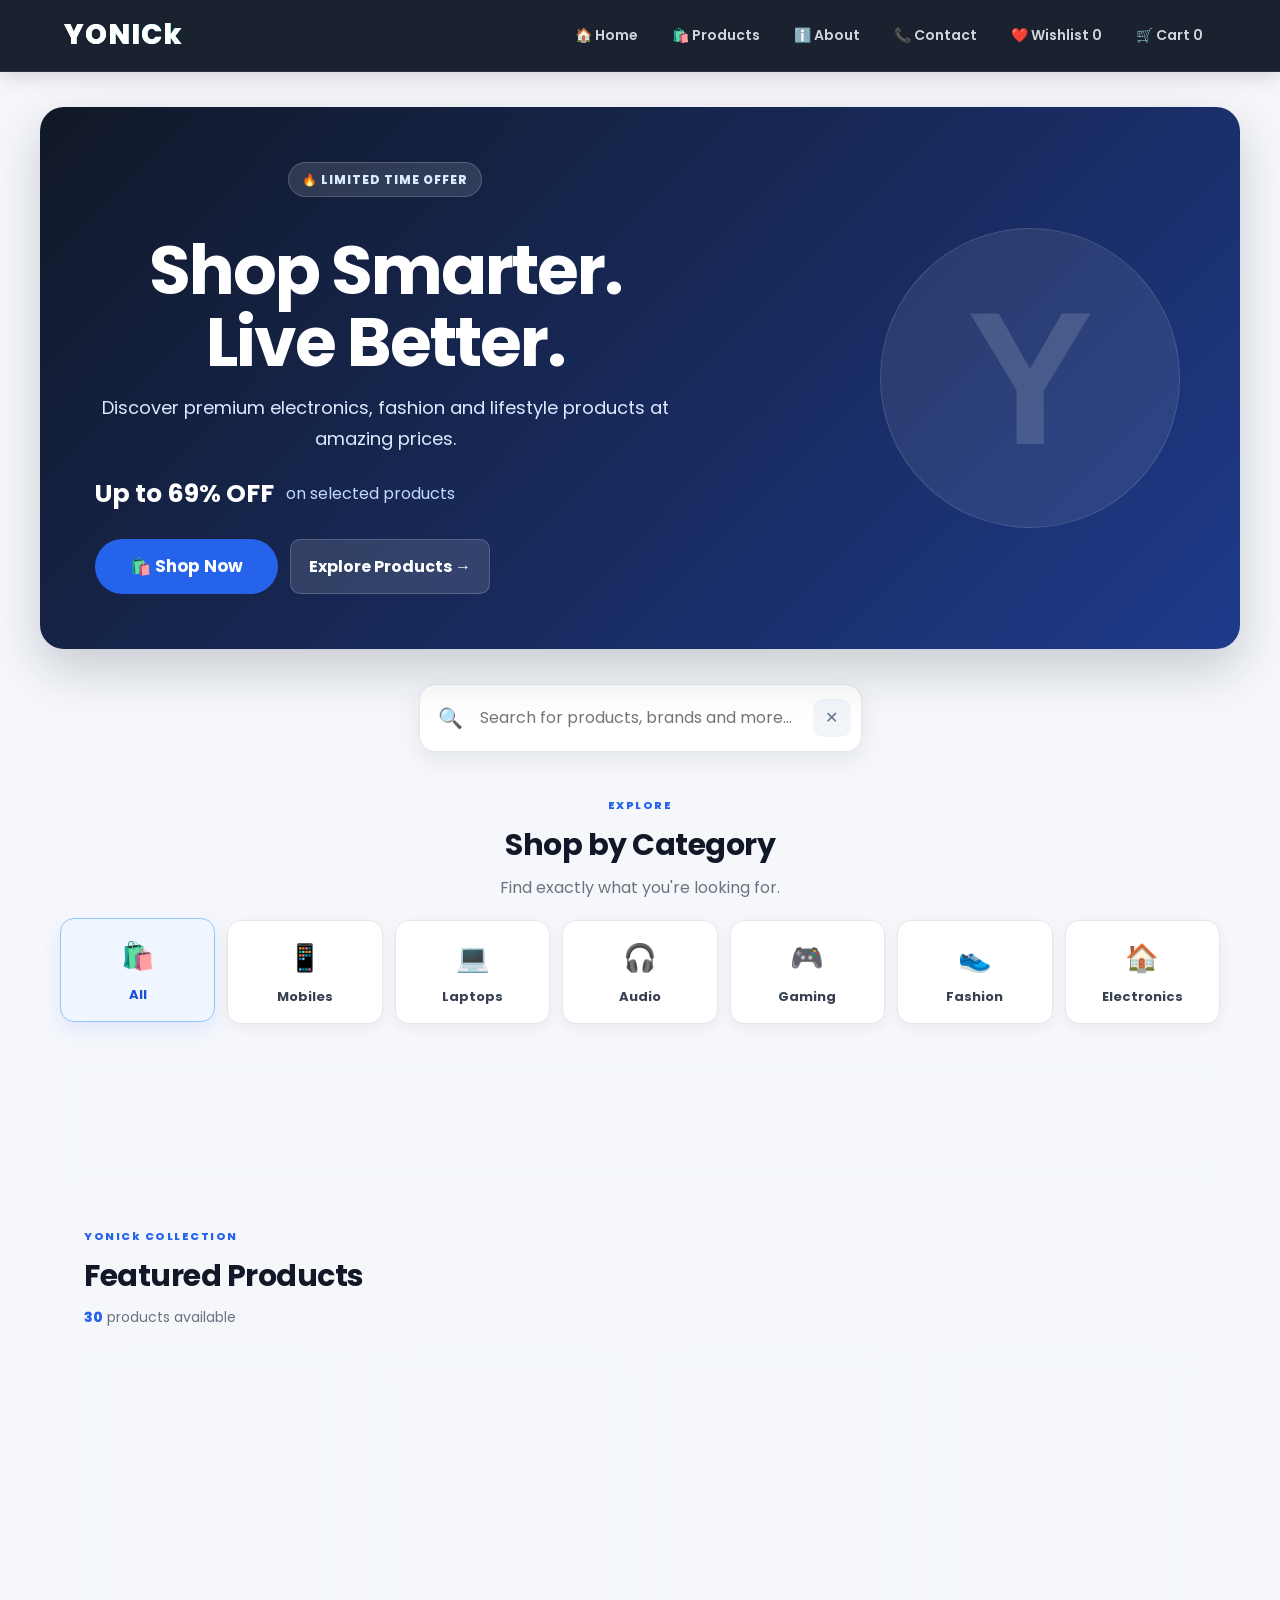
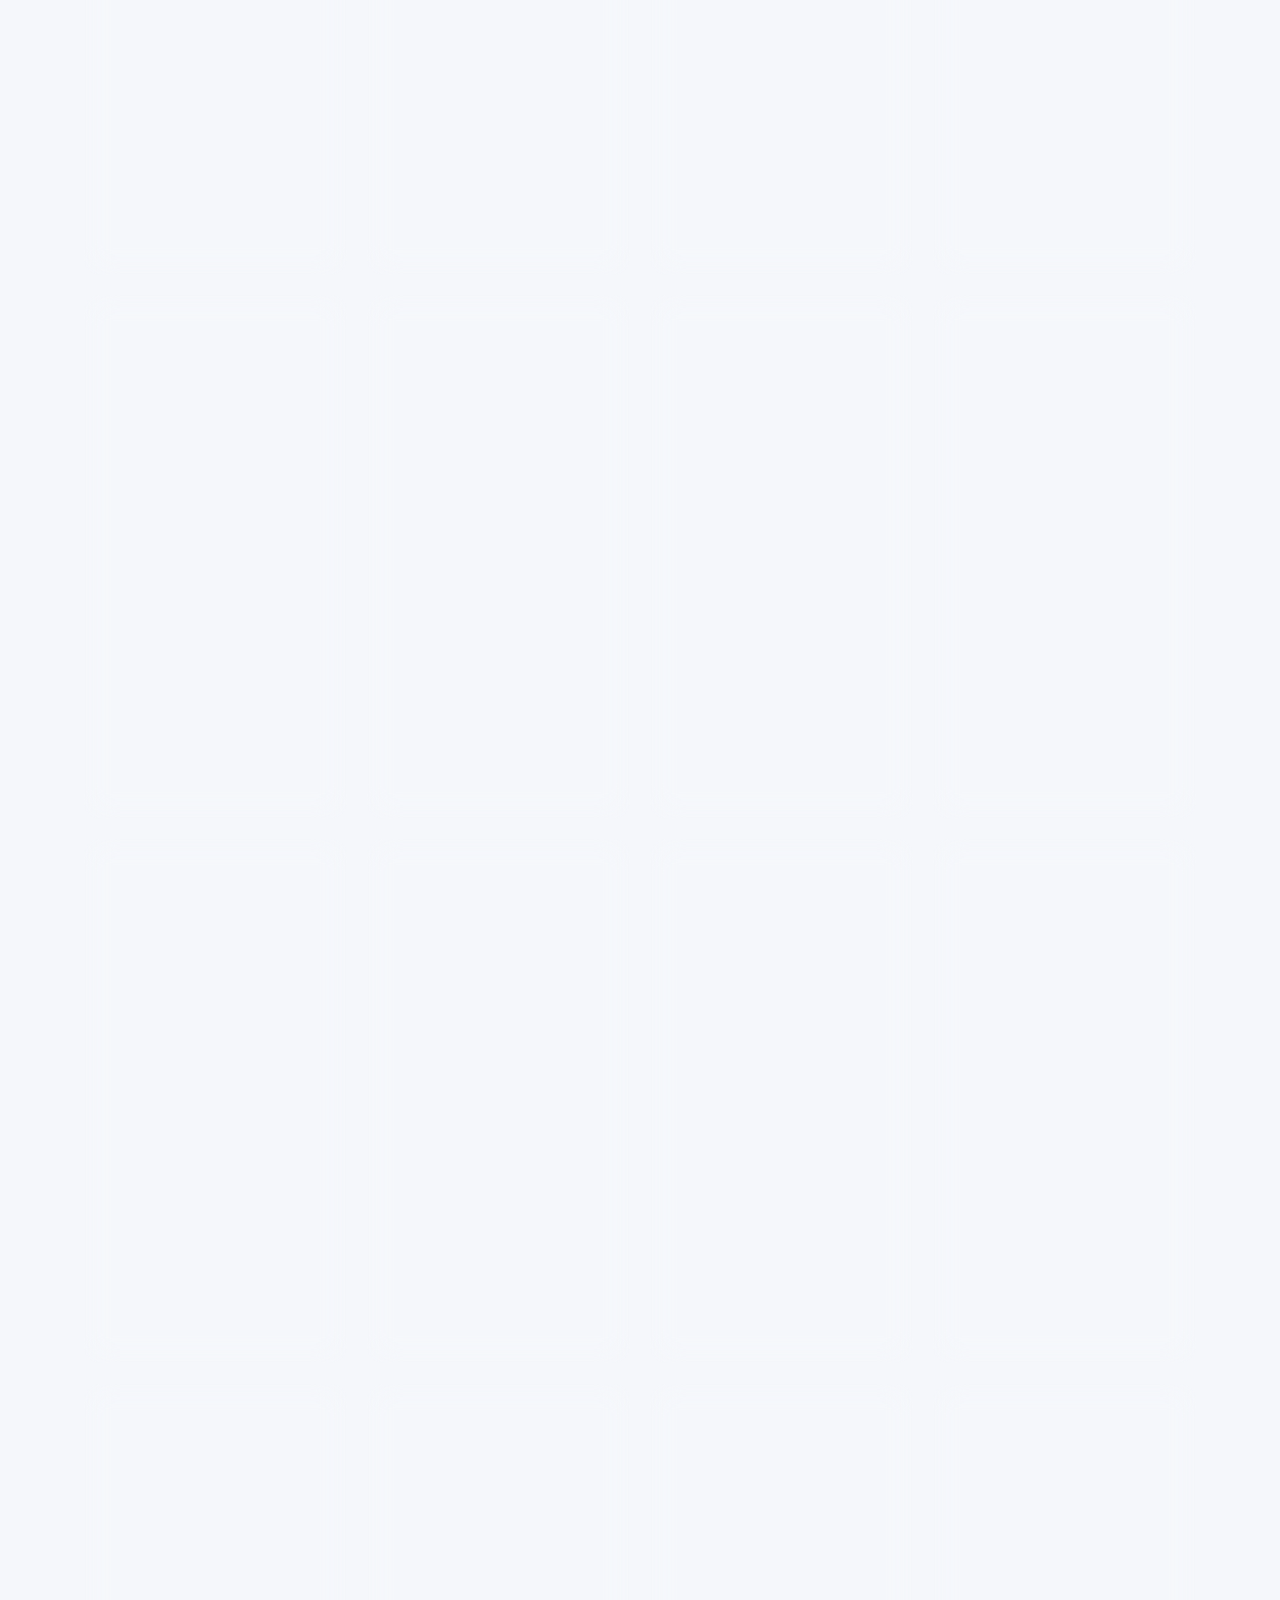
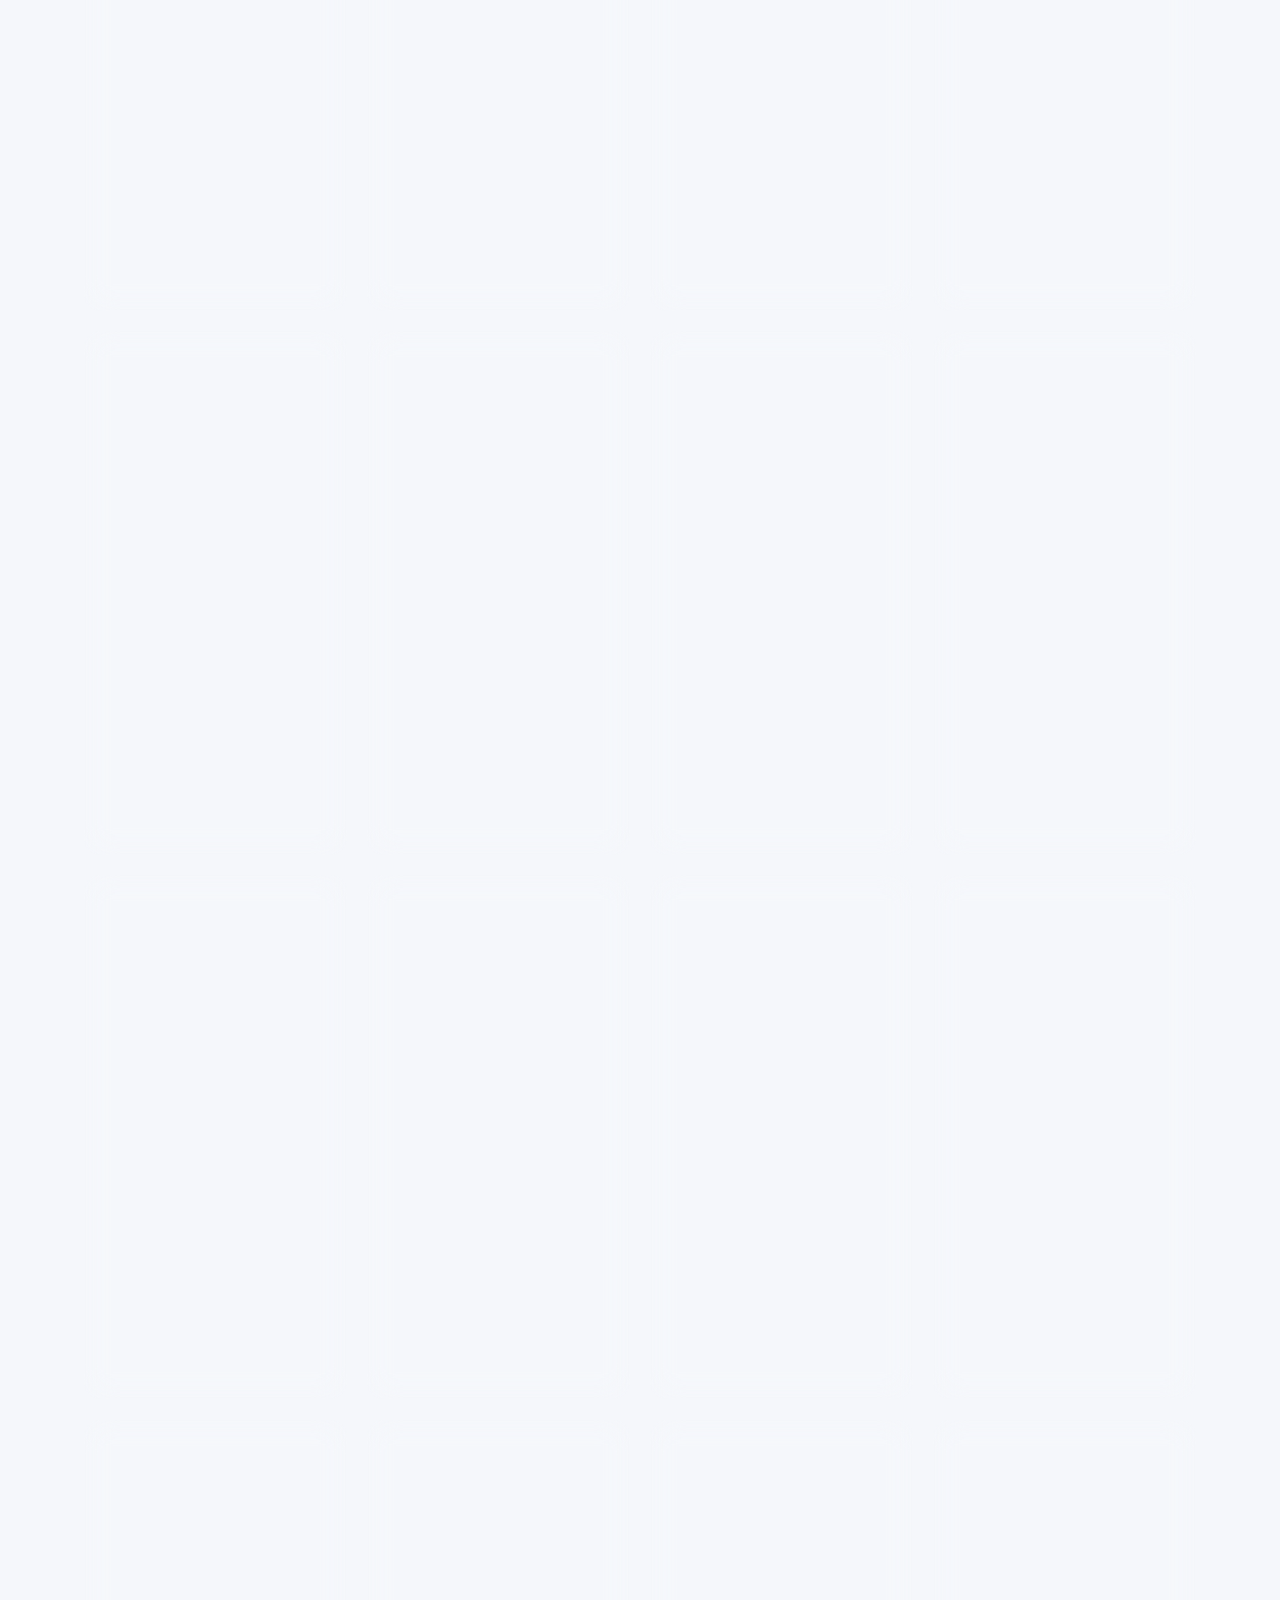
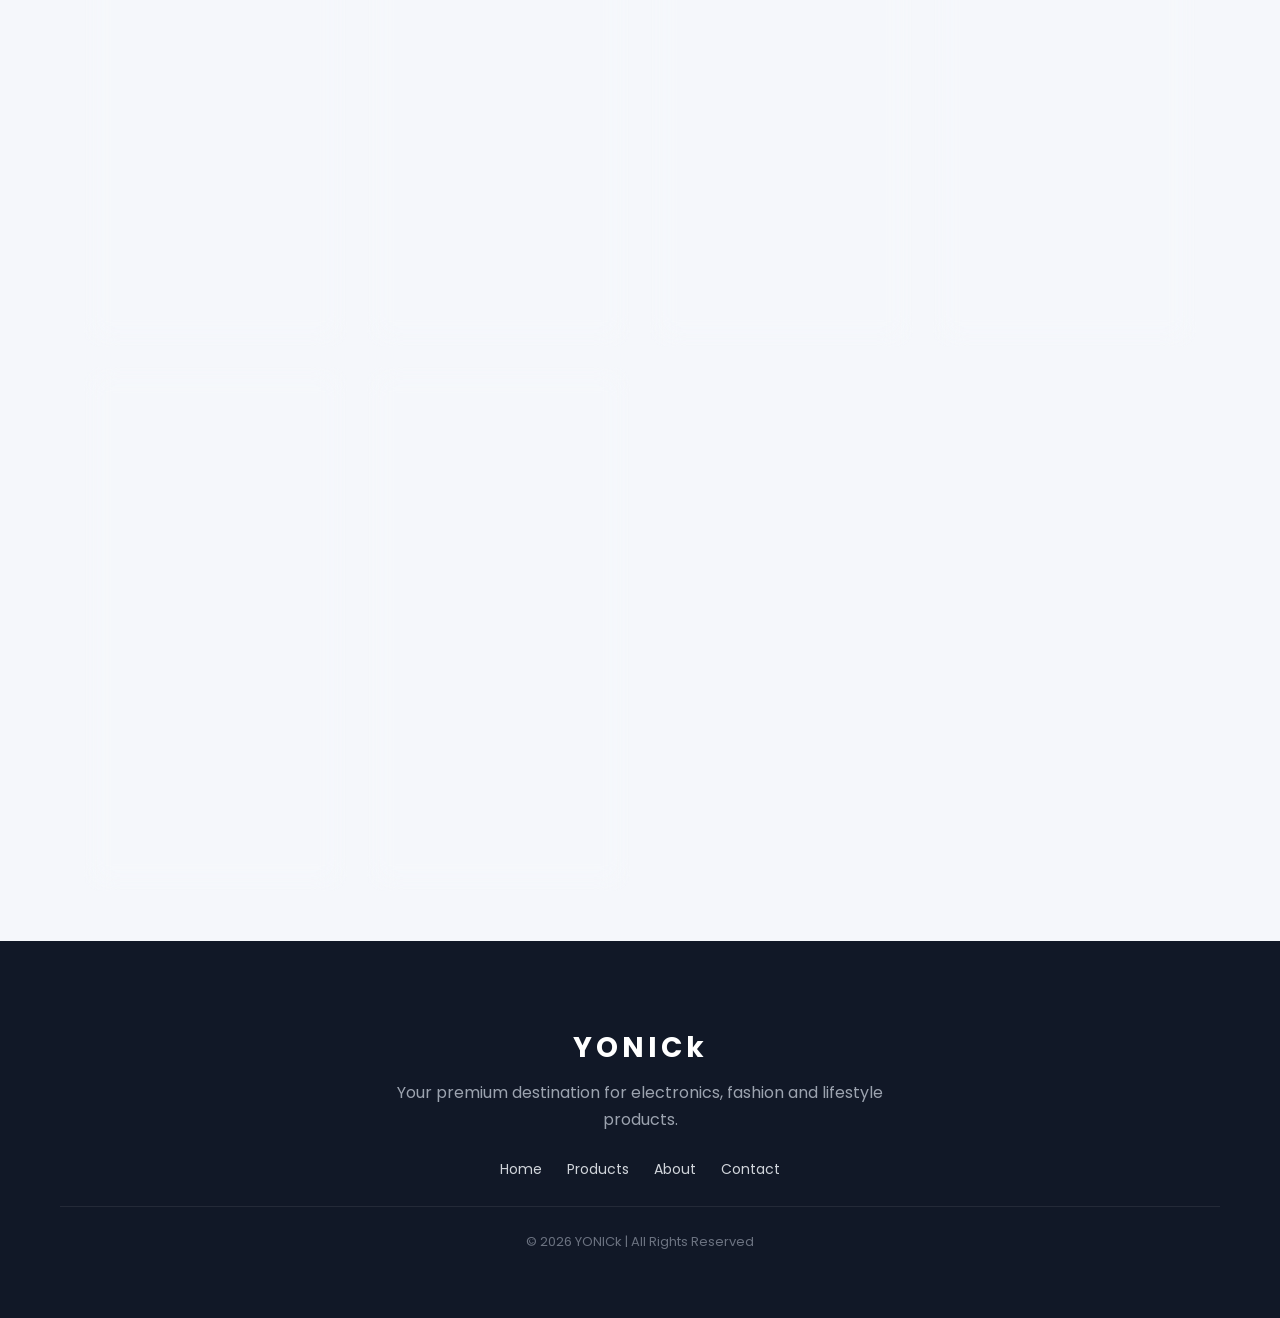
==== commit 356d4d6b: "Upgrade product page UI and image gallery" ====
--- a/index.html
+++ b/index.html
@@ -1,48 +1,63 @@
 <!DOCTYPE html>
 <html lang="en">
+
 <head>
+
     <meta charset="UTF-8">
-    <meta name="viewport" content="width=device-width, initial-scale=1.0">
+
+    <meta
+        name="viewport"
+        content="width=device-width, initial-scale=1.0">
 
     <title>YONICk | Premium Store</title>
 
-    <link rel="stylesheet" href="css/style.css">
+    <link
+        rel="stylesheet"
+        href="css/style.css">
+
 </head>
 
+
 <body>
 
+
+<!-- ==========================================
+     HEADER
+========================================== -->
+
 <header>
 
-    <h1 class="logo">YONICk</h1>
+    <a href="index.html" class="logo">
+        YONICk
+    </a>
+
 
     <nav>
 
         <a href="index.html">
-            Home
+            🏠 Home
         </a>
 
         <a href="products.html">
-            Products
+            🛍️ Products
         </a>
 
         <a href="about.html">
-            About
+            ℹ️ About
         </a>
 
         <a href="contact.html">
-            Contact
+            📞 Contact
         </a>
 
-        <!-- WISHLIST -->
         <a href="wishlist.html">
             ❤️ Wishlist
-            (<span id="wishlist-count">0</span>)
+            <span id="wishlist-count">0</span>
         </a>
 
-        <!-- CART -->
         <a href="cart.html">
             🛒 Cart
-            (<span id="cart-count">0</span>)
+            <span id="cart-count">0</span>
         </a>
 
     </nav>
@@ -50,55 +65,116 @@
 </header>
 
 
+
+<!-- ==========================================
+     MAIN
+========================================== -->
+
 <main>
 
-    <!-- ========================================== -->
-    <!-- HERO -->
-    <!-- ========================================== -->
+
+    <!-- ======================================
+         HERO
+    ======================================= -->
 
     <section class="hero">
 
         <div class="hero-content">
 
             <span class="sale-badge">
-                LIMITED TIME OFFER
+                🔥 LIMITED TIME OFFER
             </span>
 
-            <h2>
-                🔥 Big Sale is Live!
-            </h2>
+
+            <h1>
+                Shop Smarter.
+                <br>
+                Live Better.
+            </h1>
+
 
             <p>
-                Up to <strong>69% OFF</strong> on Electronics
+                Discover premium electronics,
+                fashion and lifestyle products
+                at amazing prices.
             </p>
 
-            <button id="shop-now">
-                Shop Now →
-            </button>
+
+            <div class="hero-highlight">
+
+                <strong>
+                    Up to 69% OFF
+                </strong>
+
+                <span>
+                    on selected products
+                </span>
+
+            </div>
+
+
+            <div class="hero-actions">
+
+                <button
+                    id="shop-now"
+                    class="success-btn primary">
+
+                    🛍️ Shop Now
+
+                </button>
+
+
+                <a
+                    href="products.html"
+                    class="success-btn secondary">
+
+                    Explore Products →
+
+                </a>
+
+            </div>
+
+        </div>
+
+
+        <div class="hero-decoration">
+
+            <div class="hero-circle">
+                Y
+            </div>
 
         </div>
 
     </section>
 
 
-    <!-- ========================================== -->
-    <!-- SEARCH -->
-    <!-- ========================================== -->
+
+    <!-- ======================================
+         SEARCH
+    ======================================= -->
 
     <section class="search-section">
 
-        <div class="search-box">
-
-            <span>🔍</span>
+        <div class="home-search">
+
+            <span>
+                🔍
+            </span>
+
 
             <input
                 type="text"
                 id="search"
-                placeholder="Search products..."
+                placeholder="Search for products, brands and more..."
             >
 
-            <button id="clear-search">
+
+            <button
+                id="clear-search"
+                aria-label="Clear search">
+
                 ✕
+
             </button>
 
         </div>
@@ -106,65 +182,139 @@
     </section>
 
 
-    <!-- ========================================== -->
-    <!-- CATEGORIES -->
-    <!-- ========================================== -->
+
+    <!-- ======================================
+         CATEGORIES
+    ======================================= -->
 
     <section class="categories">
 
-        <h2>
-            Shop by Category
-        </h2>
+        <div class="section-heading">
+
+            <div>
+
+                <span class="section-eyebrow">
+                    EXPLORE
+                </span>
+
+                <h2>
+                    Shop by Category
+                </h2>
+
+                <p>
+                    Find exactly what you're looking for.
+                </p>
+
+            </div>
+
+        </div>
+
 
         <div class="category-container">
 
+
             <button
                 class="category-btn active"
-                onclick="filterCategory('All')"
-            >
-                🛍️ All
-            </button>
+                onclick="filterCategory('All')">
+
+                <span>
+                    🛍️
+                </span>
+
+                <strong>
+                    All
+                </strong>
+
+            </button>
+
 
             <button
                 class="category-btn"
-                onclick="filterCategory('Mobile')"
-            >
-                📱 Mobiles
-            </button>
+                onclick="filterCategory('Mobile')">
+
+                <span>
+                    📱
+                </span>
+
+                <strong>
+                    Mobiles
+                </strong>
+
+            </button>
+
 
             <button
                 class="category-btn"
-                onclick="filterCategory('Laptop')"
-            >
-                💻 Laptops
-            </button>
+                onclick="filterCategory('Laptop')">
+
+                <span>
+                    💻
+                </span>
+
+                <strong>
+                    Laptops
+                </strong>
+
+            </button>
+
 
             <button
                 class="category-btn"
-                onclick="filterCategory('Audio')"
-            >
-                🎧 Audio
-            </button>
+                onclick="filterCategory('Audio')">
+
+                <span>
+                    🎧
+                </span>
+
+                <strong>
+                    Audio
+                </strong>
+
+            </button>
+
 
             <button
                 class="category-btn"
-                onclick="filterCategory('Gaming')"
-            >
-                🎮 Gaming
-            </button>
+                onclick="filterCategory('Gaming')">
+
+                <span>
+                    🎮
+                </span>
+
+                <strong>
+                    Gaming
+                </strong>
+
+            </button>
+
 
             <button
                 class="category-btn"
-                onclick="filterCategory('Fashion')"
-            >
-                👟 Fashion
-            </button>
+                onclick="filterCategory('Fashion')">
+
+                <span>
+                    👟
+                </span>
+
+                <strong>
+                    Fashion
+                </strong>
+
+            </button>
+
 
             <button
                 class="category-btn"
-                onclick="filterCategory('Electronics')"
-            >
-                🏠 Electronics
+                onclick="filterCategory('Electronics')">
+
+                <span>
+                    🏠
+                </span>
+
+                <strong>
+                    Electronics
+                </strong>
+
             </button>
 
         </div>
@@ -172,17 +322,19 @@
     </section>
 
 
-    <!-- ========================================== -->
-    <!-- FILTERS -->
-    <!-- ========================================== -->
-
-    <section class="filter-section">
+
+    <!-- ======================================
+         FILTER BAR
+    ======================================= -->
+
+    <section class="filter-section home-filter">
 
         <div class="filter-item">
 
             <label for="price-filter">
                 💰 Maximum Price
             </label>
+
 
             <input
                 type="range"
@@ -193,6 +345,7 @@
                 step="500"
             >
 
+
             <span id="price-value">
                 ₹2,00,000
             </span>
@@ -206,6 +359,7 @@
                 ↕️ Sort By
             </label>
 
+
             <select id="sort-products">
 
                 <option value="default">
@@ -235,21 +389,33 @@
     </section>
 
 
-    <!-- ========================================== -->
-    <!-- PRODUCT HEADING -->
-    <!-- ========================================== -->
+
+    <!-- ======================================
+         PRODUCTS HEADING
+    ======================================= -->
 
     <section class="product-heading">
 
         <div>
+
+            <span class="section-eyebrow">
+                YONICk COLLECTION
+            </span>
+
 
             <h2>
                 Featured Products
             </h2>
 
+
             <p>
-                <span id="product-count">0</span>
+
+                <span id="product-count">
+                    0
+                </span>
+
                 products available
+
             </p>
 
         </div>
@@ -257,72 +423,111 @@
     </section>
 
 
-    <!-- ========================================== -->
-    <!-- PRODUCTS -->
-    <!-- ========================================== -->
+
+    <!-- ======================================
+         PRODUCTS
+    ======================================= -->
 
     <div class="products"></div>
 
 
-    <!-- ========================================== -->
-    <!-- NO PRODUCTS -->
-    <!-- ========================================== -->
+
+    <!-- ======================================
+         NO PRODUCTS
+    ======================================= -->
 
     <div
         id="no-products"
-        class="no-products"
-    >
+        class="no-products">
 
         <div>
             😔
         </div>
+
 
         <h2>
             No products found
         </h2>
 
+
         <p>
             Try another search or category.
         </p>
 
+
         <button onclick="resetFilters()">
             Reset Filters
         </button>
 
     </div>
 
+
 </main>
 
 
-<!-- ========================================== -->
-<!-- FOOTER -->
-<!-- ========================================== -->
+
+<!-- ==========================================
+     FOOTER
+========================================== -->
 
 <footer>
 
     <div class="footer-content">
 
-        <h2>
-            YONICk
-        </h2>
-
-        <p>
-            Your premium destination for electronics,
-            fashion and lifestyle products.
-        </p>
-
-        <p>
-            © 2026 YONICk | All Rights Reserved
-        </p>
+        <div class="footer-brand">
+
+            <h2>
+                YONICk
+            </h2>
+
+            <p>
+                Your premium destination for
+                electronics, fashion and
+                lifestyle products.
+            </p>
+
+        </div>
+
+
+        <div class="footer-links">
+
+            <a href="index.html">
+                Home
+            </a>
+
+            <a href="products.html">
+                Products
+            </a>
+
+            <a href="about.html">
+                About
+            </a>
+
+            <a href="contact.html">
+                Contact
+            </a>
+
+        </div>
+
+
+        <div class="footer-bottom">
+
+            <p>
+                © 2026 YONICk |
+                All Rights Reserved
+            </p>
+
+        </div>
 
     </div>
 
 </footer>
 
 
-<!-- ========================================== -->
-<!-- JAVASCRIPT -->
-<!-- ========================================== -->
+
+<!-- ==========================================
+     JAVASCRIPT
+========================================== -->
 
 <script src="js/products.js"></script>
 
@@ -330,5 +535,7 @@
 
 <script src="js/script.js"></script>
 
+
 </body>
+
 </html>
--- a/css/style.css
+++ b/css/style.css
@@ -2218,4 +2218,3217 @@
 
     }
 
+}
+/* ==========================================
+   YONICk - MY ORDERS
+========================================== */
+
+.orders-container {
+    max-width: 1100px;
+    margin: 40px auto;
+    padding: 20px;
+}
+
+.orders-container h1 {
+    text-align: center;
+    margin-bottom: 30px;
+    font-size: 32px;
+}
+
+
+/* ==========================================
+   NO ORDERS
+========================================== */
+
+.no-orders {
+    text-align: center;
+    padding: 60px 20px;
+    background: #ffffff;
+    border-radius: 12px;
+    box-shadow: 0 4px 15px rgba(0, 0, 0, 0.08);
+}
+
+.no-orders-icon {
+    font-size: 60px;
+    margin-bottom: 15px;
+}
+
+.no-orders h2 {
+    margin-bottom: 10px;
+}
+
+.no-orders p {
+    margin-bottom: 25px;
+    color: #666;
+}
+
+
+/* ==========================================
+   ORDER CARD
+========================================== */
+
+.order-card {
+    background: #ffffff;
+    border-radius: 14px;
+    margin-bottom: 25px;
+    padding: 25px;
+    box-shadow: 0 4px 18px rgba(0, 0, 0, 0.08);
+    border: 1px solid #eeeeee;
+}
+
+
+/* ==========================================
+   ORDER HEADER
+========================================== */
+
+.order-header {
+    display: flex;
+    justify-content: space-between;
+    gap: 20px;
+    padding-bottom: 18px;
+    border-bottom: 1px solid #eeeeee;
+}
+
+.order-header > div {
+    display: flex;
+    flex-direction: column;
+    gap: 5px;
+}
+
+.order-label {
+    font-size: 12px;
+    color: #777;
+    font-weight: 600;
+}
+
+
+/* ==========================================
+   ORDER STATUS
+========================================== */
+
+.order-status {
+    display: flex;
+    align-items: center;
+    gap: 8px;
+    margin: 18px 0;
+    padding: 12px 15px;
+    background: #f4fff4;
+    border-radius: 8px;
+}
+
+.order-status strong {
+    color: #168316;
+}
+
+.order-status span:last-child {
+    color: #666;
+    font-size: 14px;
+}
+
+
+/* ==========================================
+   ORDER PRODUCTS
+========================================== */
+
+.order-products {
+    display: flex;
+    flex-direction: column;
+    gap: 15px;
+}
+
+.order-product {
+    display: flex;
+    align-items: center;
+    gap: 15px;
+    padding: 12px 0;
+    border-bottom: 1px solid #eeeeee;
+}
+
+.order-product img {
+    width: 75px;
+    height: 75px;
+    object-fit: contain;
+    border-radius: 8px;
+    border: 1px solid #eeeeee;
+    padding: 5px;
+}
+
+.order-product-info {
+    flex: 1;
+    display: flex;
+    flex-direction: column;
+    gap: 4px;
+}
+
+.order-product-info strong {
+    font-size: 16px;
+}
+
+.order-product-info span {
+    color: #777;
+    font-size: 14px;
+}
+
+.order-product-info small {
+    color: #555;
+}
+
+.order-product-price {
+    font-size: 16px;
+}
+
+
+/* ==========================================
+   ORDER FOOTER
+========================================== */
+
+.order-footer {
+    display: flex;
+    justify-content: flex-end;
+    gap: 50px;
+    padding: 20px 0;
+    border-bottom: 1px solid #eeeeee;
+}
+
+.order-footer div {
+    display: flex;
+    flex-direction: column;
+    gap: 5px;
+}
+
+.order-footer span {
+    font-size: 13px;
+    color: #777;
+}
+
+.order-total {
+    font-size: 20px;
+}
+
+
+/* ==========================================
+   DELIVERY DETAILS
+========================================== */
+
+.order-delivery {
+    padding-top: 20px;
+}
+
+.order-delivery strong {
+    display: block;
+    margin-bottom: 8px;
+}
+
+.order-delivery p {
+    margin: 4px 0;
+    color: #555;
+}
+
+
+/* ==========================================
+   RESPONSIVE DESIGN
+========================================== */
+
+@media (max-width: 700px) {
+
+    .orders-container {
+        margin: 20px auto;
+        padding: 12px;
+    }
+
+    .orders-container h1 {
+        font-size: 26px;
+    }
+
+    .order-card {
+        padding: 18px;
+    }
+
+    .order-header {
+        flex-direction: column;
+    }
+
+    .order-status {
+        align-items: flex-start;
+        flex-wrap: wrap;
+    }
+
+    .order-product {
+        align-items: flex-start;
+    }
+
+    .order-product img {
+        width: 60px;
+        height: 60px;
+    }
+
+    .order-product-price {
+        font-size: 14px;
+    }
+
+    .order-footer {
+        justify-content: space-between;
+        gap: 15px;
+    }
+
+    .order-total {
+        font-size: 17px;
+    }
+
+}
+/* ==========================================
+   YONICk - PRODUCT DETAILS
+========================================== */
+
+.product-details-container {
+    max-width: 1200px;
+    margin: 40px auto;
+    padding: 20px;
+}
+
+.product-details-card {
+    display: grid;
+    grid-template-columns: 1fr 1fr;
+    gap: 50px;
+    background: #fff;
+    padding: 35px;
+    border-radius: 16px;
+    box-shadow: 0 4px 18px rgba(0, 0, 0, 0.08);
+}
+
+.product-details-image {
+    display: flex;
+    justify-content: center;
+    align-items: center;
+    min-height: 400px;
+}
+
+.product-details-image img {
+    width: 100%;
+    max-width: 450px;
+    height: 400px;
+    object-fit: contain;
+}
+
+.product-details-info {
+    display: flex;
+    flex-direction: column;
+    justify-content: center;
+}
+
+.product-category {
+    color: #777;
+    font-size: 14px;
+    font-weight: 600;
+    text-transform: uppercase;
+}
+
+.product-details-info h1 {
+    font-size: 36px;
+    margin: 12px 0;
+}
+
+.product-rating {
+    display: flex;
+    align-items: center;
+    gap: 10px;
+    margin: 10px 0;
+}
+
+.product-rating span {
+    color: #777;
+}
+
+.product-details-price {
+    font-size: 30px;
+    margin: 15px 0;
+}
+
+.product-details-description {
+    color: #555;
+    line-height: 1.7;
+}
+
+.product-details-actions {
+    display: flex;
+    gap: 12px;
+    margin: 25px 0;
+    flex-wrap: wrap;
+}
+
+.product-extra-info {
+    display: flex;
+    flex-direction: column;
+    gap: 12px;
+    margin-top: 10px;
+}
+
+.product-extra-info div {
+    padding: 12px;
+    background: #f8f8f8;
+    border-radius: 8px;
+}
+
+
+/* ==========================================
+   REVIEWS
+========================================== */
+
+.reviews-section {
+    margin-top: 35px;
+}
+
+.reviews-section > h2 {
+    margin-bottom: 20px;
+    font-size: 28px;
+}
+
+.reviews-summary {
+    display: grid;
+    grid-template-columns: 280px 1fr;
+    gap: 30px;
+    background: #fff;
+    padding: 30px;
+    border-radius: 14px;
+    border: 1px solid #eee;
+    box-shadow: 0 4px 15px rgba(0, 0, 0, 0.06);
+}
+
+.average-rating {
+    display: flex;
+    flex-direction: column;
+    justify-content: center;
+    align-items: center;
+    padding: 20px;
+    border-right: 1px solid #eee;
+}
+
+.average-rating strong {
+    font-size: 48px;
+}
+
+.average-rating div {
+    font-size: 20px;
+    margin: 8px 0;
+}
+
+.average-rating span {
+    color: #777;
+}
+
+
+/* ==========================================
+   WRITE REVIEW
+========================================== */
+
+.write-review {
+    display: flex;
+    flex-direction: column;
+    gap: 12px;
+}
+
+.write-review h3 {
+    margin-top: 0;
+}
+
+.write-review input,
+.write-review select,
+.write-review textarea {
+    width: 100%;
+    padding: 12px;
+    border: 1px solid #ddd;
+    border-radius: 8px;
+    box-sizing: border-box;
+    font-size: 15px;
+    font-family: inherit;
+}
+
+.write-review textarea {
+    min-height: 110px;
+    resize: vertical;
+}
+
+.write-review input:focus,
+.write-review select:focus,
+.write-review textarea:focus {
+    outline: none;
+    border-color: #888;
+}
+
+
+/* ==========================================
+   REVIEW LIST
+========================================== */
+
+.reviews-list {
+    margin-top: 25px;
+}
+
+.review-card {
+    background: #fff;
+    padding: 22px;
+    margin-bottom: 15px;
+    border: 1px solid #eee;
+    border-radius: 12px;
+}
+
+.review-header {
+    display: flex;
+    justify-content: space-between;
+    gap: 15px;
+}
+
+.review-header span {
+    color: #777;
+    font-size: 13px;
+}
+
+.review-card .review-rating {
+    margin: 10px 0;
+    font-size: 18px;
+}
+
+.review-card p {
+    color: #555;
+    line-height: 1.6;
+    margin: 10px 0;
+}
+
+.delete-review {
+    border: none;
+    background: transparent;
+    color: #c62828;
+    cursor: pointer;
+    padding: 5px 0;
+}
+
+.no-reviews {
+    text-align: center;
+    background: #fff;
+    padding: 40px;
+    border-radius: 12px;
+    border: 1px solid #eee;
+}
+
+.no-reviews > div {
+    font-size: 45px;
+}
+
+
+/* ==========================================
+   MOBILE
+========================================== */
+
+@media (max-width: 800px) {
+
+    .product-details-container {
+        padding: 12px;
+        margin: 20px auto;
+    }
+
+    .product-details-card {
+        grid-template-columns: 1fr;
+        gap: 20px;
+        padding: 20px;
+    }
+
+    .product-details-image {
+        min-height: 280px;
+    }
+
+    .product-details-image img {
+        height: 280px;
+    }
+
+    .product-details-info h1 {
+        font-size: 28px;
+    }
+
+    .product-details-price {
+        font-size: 25px;
+    }
+
+    .reviews-summary {
+        grid-template-columns: 1fr;
+        padding: 20px;
+    }
+
+    .average-rating {
+        border-right: none;
+        border-bottom: 1px solid #eee;
+        padding-bottom: 25px;
+    }
+
+    .review-header {
+        flex-direction: column;
+        gap: 5px;
+    }
+
+}
+/* =========================================================
+   YONICk — PREMIUM UI THEME
+   UI UPGRADE 1
+========================================================= */
+
+
+/* =========================================================
+   GLOBAL
+========================================================= */
+
+:root {
+    --yonick-bg: #f5f7fb;
+    --yonick-card: #ffffff;
+    --yonick-text: #171717;
+    --yonick-muted: #6b7280;
+    --yonick-border: #e5e7eb;
+    --yonick-dark: #111827;
+    --yonick-accent: #2563eb;
+    --yonick-accent-hover: #1d4ed8;
+    --yonick-success: #16a34a;
+    --yonick-danger: #dc2626;
+    --yonick-radius: 16px;
+    --yonick-shadow:
+        0 8px 30px rgba(15, 23, 42, 0.08);
+    --yonick-transition: 0.25s ease;
+}
+
+* {
+    box-sizing: border-box;
+}
+
+html {
+    scroll-behavior: smooth;
+}
+
+body {
+    margin: 0;
+    background: var(--yonick-bg);
+    color: var(--yonick-text);
+    font-family:
+        Inter,
+        "Segoe UI",
+        Arial,
+        sans-serif;
+    line-height: 1.6;
+}
+
+a {
+    text-decoration: none;
+}
+
+button,
+input,
+select,
+textarea {
+    font: inherit;
+}
+
+
+/* =========================================================
+   HEADER
+========================================================= */
+
+header {
+    position: sticky;
+    top: 0;
+    z-index: 1000;
+
+    min-height: 72px;
+
+    padding: 0 5%;
+
+    display: flex;
+    align-items: center;
+    justify-content: space-between;
+    gap: 25px;
+
+    background: rgba(17, 24, 39, 0.96);
+
+    border-bottom:
+        1px solid rgba(255, 255, 255, 0.08);
+
+    box-shadow:
+        0 4px 20px rgba(0, 0, 0, 0.15);
+
+    backdrop-filter: blur(12px);
+}
+
+
+/* =========================================================
+   LOGO
+========================================================= */
+
+.logo {
+    margin: 0;
+
+    color: #ffffff;
+
+    font-size: 28px;
+    font-weight: 800;
+    letter-spacing: 1px;
+
+    white-space: nowrap;
+}
+
+
+/* =========================================================
+   NAVIGATION
+========================================================= */
+
+header nav {
+    display: flex;
+    align-items: center;
+    justify-content: flex-end;
+
+    gap: 8px;
+
+    flex-wrap: wrap;
+}
+
+header nav a {
+    position: relative;
+
+    padding: 9px 13px;
+
+    color: #d1d5db;
+
+    border-radius: 10px;
+
+    font-size: 14px;
+    font-weight: 600;
+
+    transition:
+        background var(--yonick-transition),
+        color var(--yonick-transition),
+        transform var(--yonick-transition);
+}
+
+header nav a:hover {
+    color: #ffffff;
+
+    background:
+        rgba(255, 255, 255, 0.10);
+
+    transform: translateY(-1px);
+}
+
+
+/* =========================================================
+   MAIN
+========================================================= */
+
+main {
+    min-height: calc(100vh - 150px);
+}
+
+
+/* =========================================================
+   BUTTON SYSTEM
+========================================================= */
+
+.success-btn {
+    display: inline-flex;
+
+    align-items: center;
+    justify-content: center;
+
+    gap: 8px;
+
+    min-height: 44px;
+
+    padding: 11px 18px;
+
+    border: none;
+    border-radius: 10px;
+
+    font-weight: 700;
+
+    cursor: pointer;
+
+    transition:
+        transform var(--yonick-transition),
+        box-shadow var(--yonick-transition),
+        background var(--yonick-transition);
+}
+
+.success-btn:hover {
+    transform: translateY(-2px);
+
+    box-shadow:
+        0 7px 18px rgba(0, 0, 0, 0.12);
+}
+
+.success-btn.primary {
+    background: var(--yonick-accent);
+    color: #ffffff;
+}
+
+.success-btn.primary:hover {
+    background: var(--yonick-accent-hover);
+}
+
+.success-btn.secondary {
+    background: #eef2ff;
+    color: #1e40af;
+}
+
+.success-btn.secondary:hover {
+    background: #e0e7ff;
+}
+
+
+/* =========================================================
+   PRODUCT CARDS
+========================================================= */
+
+.product-card {
+    background: var(--yonick-card);
+
+    border:
+        1px solid var(--yonick-border);
+
+    border-radius: var(--yonick-radius);
+
+    overflow: hidden;
+
+    box-shadow: var(--yonick-shadow);
+
+    transition:
+        transform var(--yonick-transition),
+        box-shadow var(--yonick-transition),
+        border-color var(--yonick-transition);
+}
+
+.product-card:hover {
+    transform: translateY(-6px);
+
+    box-shadow:
+        0 16px 40px rgba(15, 23, 42, 0.14);
+
+    border-color: #d1d5db;
+}
+
+.product-card img {
+    width: 100%;
+
+    height: 220px;
+
+    object-fit: contain;
+
+    padding: 20px;
+
+    background: #ffffff;
+
+    transition:
+        transform 0.35s ease;
+}
+
+.product-card:hover img {
+    transform: scale(1.04);
+}
+
+.product-card h3 {
+    margin: 14px 16px 6px;
+
+    font-size: 17px;
+    line-height: 1.35;
+}
+
+.product-card p {
+    margin: 5px 16px;
+
+    color: var(--yonick-muted);
+}
+
+.product-card button {
+    margin: 12px 16px 18px;
+}
+
+
+/* =========================================================
+   SEARCH INPUTS
+========================================================= */
+
+input[type="text"],
+input[type="email"],
+input[type="tel"],
+input[type="number"],
+input[type="password"],
+select,
+textarea {
+    border:
+        1px solid var(--yonick-border);
+
+    border-radius: 10px;
+
+    background: #ffffff;
+
+    color: var(--yonick-text);
+
+    transition:
+        border-color var(--yonick-transition),
+        box-shadow var(--yonick-transition);
+}
+
+input:focus,
+select:focus,
+textarea:focus {
+    outline: none;
+
+    border-color:
+        var(--yonick-accent);
+
+    box-shadow:
+        0 0 0 3px rgba(37, 99, 235, 0.12);
+}
+
+
+/* =========================================================
+   CARDS
+========================================================= */
+
+.order-card,
+.admin-order-card,
+.product-details-card,
+.reviews-summary,
+.review-card {
+    background: var(--yonick-card);
+
+    border:
+        1px solid var(--yonick-border);
+
+    border-radius: var(--yonick-radius);
+
+    box-shadow: var(--yonick-shadow);
+}
+
+
+/* =========================================================
+   PRODUCT DETAILS
+========================================================= */
+
+.product-details-card {
+    overflow: hidden;
+
+    transition:
+        box-shadow var(--yonick-transition);
+}
+
+.product-details-card:hover {
+    box-shadow:
+        0 18px 45px rgba(15, 23, 42, 0.12);
+}
+
+.product-details-image {
+    background:
+        linear-gradient(
+            135deg,
+            #f8fafc,
+            #eef2f7
+        );
+
+    border-radius: 14px;
+}
+
+.product-details-image img {
+    transition:
+        transform 0.35s ease;
+}
+
+.product-details-image:hover img {
+    transform: scale(1.04);
+}
+
+.product-details-info h1 {
+    color: var(--yonick-dark);
+}
+
+.product-details-price {
+    color: var(--yonick-accent);
+}
+
+
+/* =========================================================
+   REVIEWS
+========================================================= */
+
+.reviews-section {
+    margin-bottom: 60px;
+}
+
+.reviews-summary {
+    border-radius: var(--yonick-radius);
+}
+
+.average-rating strong {
+    color: var(--yonick-dark);
+}
+
+.review-card {
+    transition:
+        transform var(--yonick-transition),
+        box-shadow var(--yonick-transition);
+}
+
+.review-card:hover {
+    transform: translateY(-2px);
+
+    box-shadow:
+        0 10px 25px rgba(15, 23, 42, 0.08);
+}
+
+.review-rating {
+    color: #f59e0b;
+}
+
+
+/* =========================================================
+   ORDER HISTORY
+========================================================= */
+
+.order-card {
+    overflow: hidden;
+
+    transition:
+        transform var(--yonick-transition),
+        box-shadow var(--yonick-transition);
+}
+
+.order-card:hover {
+    transform: translateY(-3px);
+
+    box-shadow:
+        0 14px 35px rgba(15, 23, 42, 0.11);
+}
+
+.order-header {
+    background:
+        linear-gradient(
+            135deg,
+            #f8fafc,
+            #eef2f7
+        );
+}
+
+.order-status {
+    border-radius: 12px;
+
+    background: #f0fdf4;
+
+    color: #166534;
+}
+
+
+/* =========================================================
+   TRACKING
+========================================================= */
+
+.order-tracking {
+    background: #f8fafc;
+
+    border:
+        1px solid var(--yonick-border);
+
+    border-radius: 14px;
+}
+
+.tracking-icon {
+    transition:
+        transform var(--yonick-transition),
+        box-shadow var(--yonick-transition);
+}
+
+.tracking-step.completed .tracking-icon {
+    box-shadow:
+        0 0 0 5px rgba(22, 163, 74, 0.08);
+}
+
+.tracking-step.completed .tracking-icon:hover {
+    transform: scale(1.08);
+}
+
+
+/* =========================================================
+   ADMIN DASHBOARD
+========================================================= */
+
+.admin-container {
+    max-width: 1250px;
+}
+
+.admin-title h1 {
+    color: var(--yonick-dark);
+}
+
+.admin-stat-card {
+    border-radius: var(--yonick-radius);
+
+    transition:
+        transform var(--yonick-transition),
+        box-shadow var(--yonick-transition);
+}
+
+.admin-stat-card:hover {
+    transform: translateY(-4px);
+
+    box-shadow:
+        0 12px 30px rgba(15, 23, 42, 0.12);
+}
+
+.admin-order-card {
+    overflow: hidden;
+}
+
+.admin-status-control {
+    border:
+        1px solid var(--yonick-border);
+
+    background: #f8fafc;
+}
+
+.admin-status-control select {
+    cursor: pointer;
+}
+
+
+/* =========================================================
+   EMPTY STATES
+========================================================= */
+
+.no-orders,
+.no-reviews {
+    background: #ffffff;
+
+    border:
+        1px dashed #d1d5db;
+
+    border-radius: var(--yonick-radius);
+
+    box-shadow:
+        0 5px 20px rgba(15, 23, 42, 0.05);
+}
+
+.no-orders-icon,
+.no-reviews > div {
+    transform: scale(1);
+
+    transition:
+        transform 0.25s ease;
+}
+
+.no-orders:hover .no-orders-icon,
+.no-reviews:hover > div {
+    transform: scale(1.1);
+}
+
+
+/* =========================================================
+   FOOTER
+========================================================= */
+
+footer {
+    margin-top: 60px;
+
+    background: var(--yonick-dark);
+
+    color: #d1d5db;
+}
+
+.footer-content {
+    max-width: 1200px;
+
+    margin: auto;
+
+    padding: 35px 20px;
+
+    text-align: center;
+}
+
+.footer-content h2 {
+    margin-bottom: 8px;
+
+    color: #ffffff;
+
+    font-size: 25px;
+}
+
+.footer-content p {
+    margin: 5px 0;
+
+    color: #9ca3af;
+}
+
+
+/* =========================================================
+   SCROLLBAR
+========================================================= */
+
+::-webkit-scrollbar {
+    width: 9px;
+}
+
+::-webkit-scrollbar-track {
+    background: #f1f5f9;
+}
+
+::-webkit-scrollbar-thumb {
+    background: #cbd5e1;
+
+    border-radius: 20px;
+}
+
+::-webkit-scrollbar-thumb:hover {
+    background: #94a3b8;
+}
+
+
+/* =========================================================
+   MOBILE HEADER
+========================================================= */
+
+@media (max-width: 800px) {
+
+    header {
+        position: relative;
+
+        padding: 15px;
+
+        flex-direction: column;
+
+        gap: 12px;
+    }
+
+    header nav {
+        justify-content: center;
+    }
+
+    header nav a {
+        font-size: 13px;
+
+        padding: 7px 9px;
+    }
+
+    .logo {
+        font-size: 25px;
+    }
+
+}
+
+
+/* =========================================================
+   SMALL MOBILE
+========================================================= */
+
+@media (max-width: 500px) {
+
+    header nav {
+        display: grid;
+
+        grid-template-columns:
+            repeat(2, 1fr);
+
+        width: 100%;
+    }
+
+    header nav a {
+        text-align: center;
+    }
+
+    .success-btn {
+        width: 100%;
+    }
+
+    .product-details-actions {
+        flex-direction: column;
+    }
+
+}
+/* =========================================================
+   YONICk — HOMEPAGE PREMIUM UI
+   UI UPGRADE 2 — STEP 2
+========================================================= */
+
+
+/* =========================================================
+   HERO
+========================================================= */
+
+.hero {
+    position: relative;
+
+    max-width: 1200px;
+    min-height: 430px;
+
+    margin: 35px auto;
+    padding: 55px;
+
+    display: flex;
+    align-items: center;
+    justify-content: space-between;
+
+    overflow: hidden;
+
+    border-radius: 24px;
+
+    background:
+        linear-gradient(
+            135deg,
+            #111827,
+            #1e3a8a
+        );
+
+    color: #ffffff;
+
+    box-shadow:
+        0 20px 50px rgba(15, 23, 42, 0.20);
+}
+
+
+/* HERO CONTENT */
+
+.hero-content {
+    position: relative;
+    z-index: 2;
+
+    max-width: 650px;
+}
+
+.sale-badge {
+    display: inline-block;
+
+    padding: 7px 13px;
+
+    border-radius: 30px;
+
+    background:
+        rgba(255, 255, 255, 0.12);
+
+    border:
+        1px solid rgba(255, 255, 255, 0.18);
+
+    color: #dbeafe;
+
+    font-size: 12px;
+    font-weight: 800;
+
+    letter-spacing: 1px;
+}
+
+
+.hero h1 {
+    margin: 18px 0 15px;
+
+    font-size: clamp(42px, 6vw, 68px);
+
+    line-height: 1.05;
+
+    letter-spacing: -2px;
+}
+
+
+.hero p {
+    max-width: 580px;
+
+    margin: 0 0 20px;
+
+    color: #dbeafe;
+
+    font-size: 18px;
+
+    line-height: 1.7;
+}
+
+
+.hero-highlight {
+    display: flex;
+
+    align-items: center;
+
+    gap: 12px;
+
+    margin: 20px 0;
+}
+
+
+.hero-highlight strong {
+    font-size: 25px;
+
+    color: #ffffff;
+}
+
+
+.hero-highlight span {
+    color: #bfdbfe;
+}
+
+
+.hero-actions {
+    display: flex;
+
+    gap: 12px;
+
+    flex-wrap: wrap;
+
+    margin-top: 25px;
+}
+
+
+.hero-actions .secondary {
+    background:
+        rgba(255, 255, 255, 0.12);
+
+    color: #ffffff;
+
+    border:
+        1px solid rgba(255, 255, 255, 0.18);
+}
+
+.hero-actions .secondary:hover {
+    background:
+        rgba(255, 255, 255, 0.20);
+}
+
+
+/* HERO DECORATION */
+
+.hero-decoration {
+    position: absolute;
+
+    right: 5%;
+    top: 50%;
+
+    transform: translateY(-50%);
+}
+
+
+.hero-circle {
+    width: 300px;
+    height: 300px;
+
+    display: flex;
+
+    align-items: center;
+    justify-content: center;
+
+    border-radius: 50%;
+
+    background:
+        rgba(255, 255, 255, 0.08);
+
+    border:
+        1px solid rgba(255, 255, 255, 0.12);
+
+    color: rgba(255, 255, 255, 0.14);
+
+    font-size: 190px;
+
+    font-weight: 900;
+
+    user-select: none;
+}
+
+
+/* =========================================================
+   SEARCH
+========================================================= */
+
+.search-section {
+    max-width: 1000px;
+
+    margin: 35px auto;
+
+    padding: 0 20px;
+}
+
+
+.home-search {
+    display: flex;
+
+    align-items: center;
+
+    gap: 12px;
+
+    padding: 6px 10px 6px 18px;
+
+    background: #ffffff;
+
+    border:
+        1px solid #e5e7eb;
+
+    border-radius: 16px;
+
+    box-shadow:
+        0 8px 25px rgba(15, 23, 42, 0.08);
+}
+
+
+.home-search > span {
+    font-size: 20px;
+}
+
+
+.home-search input {
+    flex: 1;
+
+    min-width: 0;
+
+    padding: 14px 5px;
+
+    border: none;
+
+    outline: none;
+
+    box-shadow: none;
+
+    font-size: 16px;
+}
+
+
+.home-search input:focus {
+    border: none;
+
+    box-shadow: none;
+}
+
+
+.home-search button {
+    width: 38px;
+    height: 38px;
+
+    border: none;
+
+    border-radius: 10px;
+
+    background: #f1f5f9;
+
+    color: #64748b;
+
+    cursor: pointer;
+
+    transition: 0.2s ease;
+}
+
+
+.home-search button:hover {
+    background: #e2e8f0;
+
+    color: #111827;
+}
+
+
+/* =========================================================
+   SECTION HEADINGS
+========================================================= */
+
+.section-heading,
+.product-heading {
+    max-width: 1200px;
+
+    margin: 45px auto 20px;
+
+    padding: 0 20px;
+}
+
+
+.section-eyebrow {
+    display: block;
+
+    margin-bottom: 6px;
+
+    color: #2563eb;
+
+    font-size: 11px;
+
+    font-weight: 800;
+
+    letter-spacing: 1.5px;
+}
+
+
+.section-heading h2,
+.product-heading h2 {
+    margin: 0;
+
+    color: #111827;
+
+    font-size: 30px;
+
+    letter-spacing: -0.5px;
+}
+
+
+.section-heading p,
+.product-heading p {
+    margin-top: 6px;
+
+    color: #6b7280;
+}
+
+
+/* =========================================================
+   CATEGORIES
+========================================================= */
+
+.categories {
+    max-width: 1200px;
+
+    margin: auto;
+
+    padding: 0 20px;
+}
+
+
+.category-container {
+    display: grid;
+
+    grid-template-columns:
+        repeat(7, 1fr);
+
+    gap: 12px;
+
+    margin-top: 20px;
+}
+
+
+.category-btn {
+    min-height: 100px;
+
+    display: flex;
+
+    flex-direction: column;
+
+    align-items: center;
+
+    justify-content: center;
+
+    gap: 8px;
+
+    padding: 15px 10px;
+
+    border:
+        1px solid #e5e7eb;
+
+    border-radius: 14px;
+
+    background: #ffffff;
+
+    color: #374151;
+
+    cursor: pointer;
+
+    box-shadow:
+        0 4px 14px rgba(15, 23, 42, 0.05);
+
+    transition:
+        transform 0.2s ease,
+        border-color 0.2s ease,
+        background 0.2s ease,
+        box-shadow 0.2s ease;
+}
+
+
+.category-btn span {
+    font-size: 27px;
+}
+
+
+.category-btn strong {
+    font-size: 13px;
+}
+
+
+.category-btn:hover {
+    transform: translateY(-4px);
+
+    border-color: #bfdbfe;
+
+    box-shadow:
+        0 10px 25px rgba(15, 23, 42, 0.10);
+}
+
+
+.category-btn.active {
+    background: #eff6ff;
+
+    border-color: #93c5fd;
+
+    color: #1d4ed8;
+
+    box-shadow:
+        0 8px 20px rgba(37, 99, 235, 0.10);
+}
+
+
+/* =========================================================
+   FILTER BAR
+========================================================= */
+
+.home-filter {
+    max-width: 1160px;
+
+    margin: 35px auto;
+
+    padding: 18px 20px;
+
+    display: flex;
+
+    justify-content: space-between;
+
+    align-items: center;
+
+    gap: 25px;
+
+    background: #ffffff;
+
+    border:
+        1px solid #e5e7eb;
+
+    border-radius: 14px;
+
+    box-shadow:
+        0 6px 20px rgba(15, 23, 42, 0.06);
+}
+
+
+.home-filter .filter-item {
+    flex: 1;
+}
+
+
+.home-filter label {
+    display: block;
+
+    margin-bottom: 8px;
+
+    color: #374151;
+
+    font-size: 13px;
+
+    font-weight: 700;
+}
+
+
+.home-filter input[type="range"] {
+    width: 100%;
+
+    accent-color: #2563eb;
+
+    cursor: pointer;
+}
+
+
+.home-filter select {
+    width: 100%;
+
+    padding: 11px 12px;
+
+    background: #ffffff;
+
+    cursor: pointer;
+}
+
+
+/* =========================================================
+   PRODUCT HEADING
+========================================================= */
+
+.product-heading {
+    display: flex;
+
+    align-items: center;
+
+    justify-content: space-between;
+}
+
+
+.product-heading p {
+    margin-bottom: 0;
+
+    font-size: 14px;
+}
+
+
+#product-count {
+    color: #2563eb;
+
+    font-weight: 800;
+}
+
+
+/* =========================================================
+   PRODUCTS GRID
+========================================================= */
+
+.products {
+    max-width: 1200px;
+
+    margin: 0 auto;
+
+    padding: 0 20px 50px;
+
+    display: grid;
+
+    grid-template-columns:
+        repeat(4, 1fr);
+
+    gap: 20px;
+}
+
+
+/* =========================================================
+   PRODUCT CARD PREMIUM
+========================================================= */
+
+.products .product-card {
+    position: relative;
+
+    display: flex;
+
+    flex-direction: column;
+
+    min-width: 0;
+
+    background: #ffffff;
+
+    border:
+        1px solid #e5e7eb;
+
+    border-radius: 16px;
+
+    overflow: hidden;
+
+    box-shadow:
+        0 6px 20px rgba(15, 23, 42, 0.06);
+
+    transition:
+        transform 0.25s ease,
+        box-shadow 0.25s ease;
+}
+
+
+.products .product-card:hover {
+    transform: translateY(-7px);
+
+    box-shadow:
+        0 18px 38px rgba(15, 23, 42, 0.13);
+}
+
+
+.products .product-card img {
+    height: 220px;
+
+    padding: 22px;
+
+    object-fit: contain;
+
+    background: #f8fafc;
+}
+
+
+.products .product-card h3 {
+    margin: 15px 16px 5px;
+
+    color: #111827;
+
+    font-size: 16px;
+}
+
+
+.products .product-card p {
+    margin: 4px 16px;
+
+    color: #6b7280;
+}
+
+
+.products .product-card button {
+    margin-top: auto;
+
+    margin-bottom: 16px;
+}
+
+
+/* =========================================================
+   NO PRODUCTS
+========================================================= */
+
+.no-products {
+    max-width: 600px;
+
+    margin: 20px auto 60px;
+
+    padding: 50px 25px;
+
+    text-align: center;
+
+    background: #ffffff;
+
+    border:
+        1px dashed #cbd5e1;
+
+    border-radius: 18px;
+}
+
+
+.no-products > div {
+    font-size: 55px;
+
+    margin-bottom: 10px;
+}
+
+
+.no-products h2 {
+    margin: 5px 0;
+
+    color: #111827;
+}
+
+
+.no-products p {
+    color: #6b7280;
+}
+
+
+.no-products button {
+    margin-top: 15px;
+
+    padding: 11px 18px;
+
+    border: none;
+
+    border-radius: 10px;
+
+    background: #2563eb;
+
+    color: #ffffff;
+
+    font-weight: 700;
+
+    cursor: pointer;
+}
+
+
+.no-products button:hover {
+    background: #1d4ed8;
+}
+
+
+/* =========================================================
+   HOMEPAGE FOOTER
+========================================================= */
+
+footer {
+    margin-top: 0;
+}
+
+
+footer .footer-content {
+    max-width: 1200px;
+
+    padding: 50px 20px 25px;
+}
+
+
+.footer-brand {
+    max-width: 500px;
+
+    margin: auto;
+
+    text-align: center;
+}
+
+
+.footer-brand h2 {
+    margin: 0 0 8px;
+
+    color: #ffffff;
+
+    font-size: 28px;
+}
+
+
+.footer-brand p {
+    color: #9ca3af;
+
+    line-height: 1.7;
+}
+
+
+.footer-links {
+    display: flex;
+
+    justify-content: center;
+
+    gap: 25px;
+
+    margin: 25px 0;
+
+    flex-wrap: wrap;
+}
+
+
+.footer-links a {
+    color: #d1d5db;
+
+    font-size: 14px;
+
+    transition: 0.2s ease;
+}
+
+
+.footer-links a:hover {
+    color: #ffffff;
+}
+
+
+.footer-bottom {
+    padding-top: 20px;
+
+    border-top:
+        1px solid rgba(255, 255, 255, 0.08);
+
+    text-align: center;
+}
+
+
+.footer-bottom p {
+    color: #6b7280;
+
+    font-size: 13px;
+}
+
+
+/* =========================================================
+   HOMEPAGE MOBILE
+========================================================= */
+
+@media (max-width: 1000px) {
+
+    .category-container {
+        grid-template-columns:
+            repeat(4, 1fr);
+    }
+
+    .products {
+        grid-template-columns:
+            repeat(3, 1fr);
+    }
+
+    .hero {
+        margin-left: 20px;
+        margin-right: 20px;
+    }
+
+    .hero-decoration {
+        right: -60px;
+    }
+
+}
+
+
+@media (max-width: 700px) {
+
+    .hero {
+        min-height: auto;
+
+        padding: 40px 25px;
+
+        margin-top: 20px;
+    }
+
+    .hero h1 {
+        font-size: 42px;
+    }
+
+    .hero p {
+        font-size: 16px;
+    }
+
+    .hero-decoration {
+        display: none;
+    }
+
+    .category-container {
+        grid-template-columns:
+            repeat(2, 1fr);
+    }
+
+    .home-filter {
+        margin-left: 20px;
+        margin-right: 20px;
+
+        flex-direction: column;
+
+        align-items: stretch;
+    }
+
+    .products {
+        grid-template-columns:
+            repeat(2, 1fr);
+
+        gap: 14px;
+    }
+
+}
+
+
+@media (max-width: 480px) {
+
+    .hero {
+        border-radius: 18px;
+
+        padding: 32px 20px;
+    }
+
+    .hero h1 {
+        font-size: 36px;
+
+        letter-spacing: -1px;
+    }
+
+    .hero-actions {
+        flex-direction: column;
+    }
+
+    .hero-actions a,
+    .hero-actions button {
+        width: 100%;
+    }
+
+    .category-btn {
+        min-height: 90px;
+    }
+
+    .products {
+        grid-template-columns: 1fr;
+
+        padding-left: 15px;
+        padding-right: 15px;
+    }
+
+    .products .product-card img {
+        height: 240px;
+    }
+
+}
+/* =========================================================
+   YONICk — PRODUCTS PAGE PREMIUM UI
+   UI UPGRADE 3 — STEP 2
+========================================================= */
+
+
+/* =========================================================
+   PRODUCTS PAGE HERO
+========================================================= */
+
+.products-hero {
+    min-height: 360px;
+}
+
+.products-hero .hero-content {
+    max-width: 700px;
+}
+
+
+/* =========================================================
+   PRODUCTS PAGE SEARCH
+========================================================= */
+
+.products-hero + .search-section {
+    margin-top: 40px;
+}
+
+
+/* =========================================================
+   PRODUCT GRID
+========================================================= */
+
+.products {
+    animation: productsFadeIn 0.45s ease;
+}
+
+
+@keyframes productsFadeIn {
+
+    from {
+        opacity: 0;
+        transform: translateY(10px);
+    }
+
+    to {
+        opacity: 1;
+        transform: translateY(0);
+    }
+
+}
+
+
+/* =========================================================
+   PRODUCT IMAGE
+========================================================= */
+
+.product-image {
+    position: relative;
+
+    height: 240px;
+
+    display: flex;
+
+    align-items: center;
+    justify-content: center;
+
+    overflow: hidden;
+
+    background: #f8fafc;
+}
+
+
+.product-image img {
+    width: 100%;
+    height: 100%;
+
+    padding: 18px;
+
+    object-fit: contain;
+
+    transition:
+        transform 0.35s ease;
+}
+
+
+.product-card:hover .product-image img {
+    transform: scale(1.06);
+}
+
+
+/* =========================================================
+   CATEGORY BADGE
+========================================================= */
+
+.product-category {
+    position: absolute;
+
+    top: 12px;
+    left: 12px;
+
+    z-index: 2;
+
+    padding: 5px 9px;
+
+    border-radius: 20px;
+
+    background: rgba(255, 255, 255, 0.92);
+
+    color: #2563eb;
+
+    font-size: 10px;
+
+    font-weight: 800;
+
+    text-transform: uppercase;
+
+    letter-spacing: 0.5px;
+
+    box-shadow:
+        0 3px 10px rgba(15, 23, 42, 0.08);
+}
+
+
+/* =========================================================
+   PRODUCT INFORMATION
+========================================================= */
+
+.product-info {
+    display: flex;
+
+    flex-direction: column;
+
+    padding: 17px;
+}
+
+
+.product-info h3 {
+    min-height: 42px;
+
+    margin: 0 0 5px;
+
+    color: #111827;
+
+    font-size: 16px;
+
+    line-height: 1.4;
+}
+
+
+.category-name {
+    margin: 0 0 8px;
+
+    color: #94a3b8;
+
+    font-size: 12px;
+
+    font-weight: 600;
+}
+
+
+.price {
+    margin: 2px 0 15px;
+
+    color: #111827;
+
+    font-size: 21px;
+
+    font-weight: 800;
+}
+
+
+/* =========================================================
+   WISHLIST BUTTON
+========================================================= */
+
+.wishlist-btn {
+    width: 100%;
+
+    margin-bottom: 8px;
+
+    padding: 10px;
+
+    border: 1px solid #e2e8f0;
+
+    border-radius: 9px;
+
+    background: #ffffff;
+
+    color: #475569;
+
+    font-size: 13px;
+
+    font-weight: 700;
+
+    cursor: pointer;
+
+    transition:
+        background 0.2s ease,
+        color 0.2s ease,
+        border-color 0.2s ease;
+}
+
+
+.wishlist-btn:hover {
+    background: #fff1f2;
+
+    border-color: #fecdd3;
+
+    color: #e11d48;
+}
+
+
+.wishlist-btn.wishlisted {
+    background: #fff1f2;
+
+    border-color: #fecdd3;
+
+    color: #e11d48;
+}
+
+
+/* =========================================================
+   ADD TO CART
+========================================================= */
+
+.add-cart-btn {
+    width: 100%;
+
+    padding: 11px;
+
+    border: none;
+
+    border-radius: 9px;
+
+    background: #2563eb;
+
+    color: #ffffff;
+
+    font-size: 13px;
+
+    font-weight: 800;
+
+    cursor: pointer;
+
+    transition:
+        background 0.2s ease,
+        transform 0.2s ease,
+        box-shadow 0.2s ease;
+}
+
+
+.add-cart-btn:hover {
+    background: #1d4ed8;
+
+    transform: translateY(-1px);
+
+    box-shadow:
+        0 6px 15px rgba(37, 99, 235, 0.25);
+}
+
+
+.add-cart-btn:active {
+    transform: translateY(0);
+}
+
+
+/* =========================================================
+   PRODUCT CARD
+========================================================= */
+
+.product-card {
+    cursor: pointer;
+
+    transition:
+        transform 0.25s ease,
+        box-shadow 0.25s ease;
+}
+
+
+.product-card:hover {
+    transform: translateY(-6px);
+
+    box-shadow:
+        0 18px 40px rgba(15, 23, 42, 0.13);
+}
+
+
+/* =========================================================
+   FILTER IMPROVEMENTS
+========================================================= */
+
+.home-filter {
+    position: relative;
+}
+
+
+.home-filter #price-value {
+    display: inline-block;
+
+    margin-left: 8px;
+
+    color: #2563eb;
+
+    font-weight: 800;
+}
+
+
+/* =========================================================
+   ACTIVE CATEGORY
+========================================================= */
+
+.category-container .category-btn.active {
+    transform: translateY(-2px);
+
+    border-color: #93c5fd;
+
+    background: #eff6ff;
+
+    color: #1d4ed8;
+}
+
+
+/* =========================================================
+   RESPONSIVE PRODUCT GRID
+========================================================= */
+
+@media (max-width: 1100px) {
+
+    .products {
+        grid-template-columns:
+            repeat(3, 1fr);
+    }
+
+}
+
+
+@media (max-width: 800px) {
+
+    .products {
+        grid-template-columns:
+            repeat(2, 1fr);
+    }
+
+    .product-image {
+        height: 220px;
+    }
+
+}
+
+
+@media (max-width: 520px) {
+
+    .products {
+        grid-template-columns: 1fr;
+
+        padding-left: 15px;
+        padding-right: 15px;
+    }
+
+    .product-image {
+        height: 250px;
+    }
+
+    .product-info h3 {
+        min-height: auto;
+    }
+
+}
+/* =========================================================
+   YONICk — PRODUCT DETAILS PAGE
+   UI UPGRADE 4 — STEP 2
+========================================================= */
+
+
+/* =========================================================
+   PRODUCT BREADCRUMB
+========================================================= */
+
+.product-breadcrumb {
+
+    max-width: 1200px;
+
+    margin: 25px auto 10px;
+
+    padding: 0 20px;
+
+    display: flex;
+
+    align-items: center;
+
+    gap: 9px;
+
+    color: #94a3b8;
+
+    font-size: 13px;
+
+}
+
+.product-breadcrumb a {
+
+    color: #64748b;
+
+    text-decoration: none;
+
+    font-weight: 600;
+
+}
+
+.product-breadcrumb a:hover {
+
+    color: #2563eb;
+
+}
+
+.product-breadcrumb strong {
+
+    color: #2563eb;
+
+}
+
+
+/* =========================================================
+   PRODUCT DETAIL CONTAINER
+========================================================= */
+
+.product-detail-page {
+
+    max-width: 1200px;
+
+    margin: 20px auto 50px;
+
+    padding: 30px;
+
+}
+
+
+/* =========================================================
+   PRODUCT DETAIL CARD
+========================================================= */
+
+.product-detail-card {
+
+    display: grid;
+
+    grid-template-columns:
+        minmax(0, 1.05fr)
+        minmax(0, 0.95fr);
+
+    gap: 55px;
+
+    padding: 35px;
+
+    background: #ffffff;
+
+    border: 1px solid #e5e7eb;
+
+    border-radius: 24px;
+
+    box-shadow:
+        0 15px 45px rgba(15, 23, 42, 0.08);
+
+}
+
+
+/* =========================================================
+   PRODUCT IMAGE AREA
+========================================================= */
+
+.product-detail-image {
+
+    position: relative;
+
+    min-height: 500px;
+
+    display: flex;
+
+    align-items: center;
+
+    justify-content: center;
+
+    overflow: hidden;
+
+    border-radius: 20px;
+
+    background: #f8fafc;
+
+}
+
+
+.product-detail-image img {
+
+    width: 100%;
+
+    height: 100%;
+
+    max-height: 500px;
+
+    padding: 35px;
+
+    object-fit: contain;
+
+    transition:
+        transform 0.4s ease;
+
+}
+
+
+.product-detail-image:hover img {
+
+    transform: scale(1.04);
+
+}
+
+
+/* =========================================================
+   PRODUCT CATEGORY BADGE
+========================================================= */
+
+.product-detail-category {
+
+    position: absolute;
+
+    top: 18px;
+
+    left: 18px;
+
+    z-index: 2;
+
+    padding: 7px 13px;
+
+    border-radius: 30px;
+
+    background: #eff6ff;
+
+    color: #2563eb;
+
+    font-size: 12px;
+
+    font-weight: 800;
+
+    text-transform: uppercase;
+
+    letter-spacing: 0.5px;
+
+}
+
+
+/* =========================================================
+   PRODUCT INFORMATION
+========================================================= */
+
+.product-detail-info {
+
+    display: flex;
+
+    flex-direction: column;
+
+    justify-content: center;
+
+}
+
+
+.product-detail-info h1 {
+
+    margin: 0 0 12px;
+
+    color: #111827;
+
+    font-size: clamp(30px, 4vw, 46px);
+
+    line-height: 1.15;
+
+}
+
+
+.product-detail-description {
+
+    margin: 0 0 18px;
+
+    color: #64748b;
+
+    font-size: 15px;
+
+    line-height: 1.7;
+
+}
+
+
+/* =========================================================
+   RATING
+========================================================= */
+
+.product-rating {
+
+    display: flex;
+
+    align-items: center;
+
+    gap: 10px;
+
+    margin-bottom: 18px;
+
+}
+
+
+.product-rating .stars {
+
+    color: #f59e0b;
+
+    font-size: 18px;
+
+    letter-spacing: 2px;
+
+}
+
+
+.product-rating span {
+
+    color: #64748b;
+
+    font-size: 13px;
+
+    font-weight: 600;
+
+}
+
+
+/* =========================================================
+   PRICE
+========================================================= */
+
+.product-detail-price {
+
+    margin: 5px 0 22px;
+
+    color: #111827;
+
+    font-size: 34px;
+
+    font-weight: 900;
+
+}
+
+
+.product-detail-price::first-letter {
+
+    color: #2563eb;
+
+}
+
+
+/* =========================================================
+   OFFER MESSAGE
+========================================================= */
+
+.product-offer {
+
+    display: inline-flex;
+
+    align-items: center;
+
+    gap: 8px;
+
+    width: fit-content;
+
+    margin-bottom: 22px;
+
+    padding: 8px 12px;
+
+    border-radius: 8px;
+
+    background: #f0fdf4;
+
+    color: #15803d;
+
+    font-size: 12px;
+
+    font-weight: 800;
+
+}
+
+
+/* =========================================================
+   PRODUCT ACTIONS
+========================================================= */
+
+.product-actions {
+
+    display: flex;
+
+    gap: 12px;
+
+    margin-bottom: 25px;
+
+}
+
+
+.product-actions button {
+
+    flex: 1;
+
+    min-height: 52px;
+
+    padding: 13px 18px;
+
+    border-radius: 11px;
+
+    font-size: 14px;
+
+    font-weight: 800;
+
+    cursor: pointer;
+
+    transition:
+        transform 0.2s ease,
+        box-shadow 0.2s ease,
+        background 0.2s ease;
+
+}
+
+
+.product-actions button:hover {
+
+    transform: translateY(-2px);
+
+}
+
+
+/* ADD TO CART */
+
+.product-add-cart {
+
+    border: none;
+
+    background: #2563eb;
+
+    color: #ffffff;
+
+    box-shadow:
+        0 8px 20px rgba(37, 99, 235, 0.22);
+
+}
+
+
+.product-add-cart:hover {
+
+    background: #1d4ed8;
+
+    box-shadow:
+        0 12px 25px rgba(37, 99, 235, 0.30);
+
+}
+
+
+/* WISHLIST */
+
+.product-wishlist {
+
+    border: 1px solid #fecdd3;
+
+    background: #fff1f2;
+
+    color: #e11d48;
+
+}
+
+
+.product-wishlist:hover {
+
+    background: #ffe4e6;
+
+}
+
+
+/* =========================================================
+   PRODUCT FEATURES
+========================================================= */
+
+.product-features {
+
+    display: grid;
+
+    grid-template-columns:
+        repeat(2, 1fr);
+
+    gap: 12px;
+
+    margin-top: 5px;
+
+}
+
+
+.product-feature {
+
+    display: flex;
+
+    align-items: center;
+
+    gap: 12px;
+
+    padding: 13px;
+
+    border: 1px solid #eef2f7;
+
+    border-radius: 12px;
+
+    background: #fafafa;
+
+}
+
+
+.product-feature-icon {
+
+    width: 38px;
+
+    height: 38px;
+
+    display: flex;
+
+    align-items: center;
+
+    justify-content: center;
+
+    flex-shrink: 0;
+
+    border-radius: 10px;
+
+    background: #eff6ff;
+
+    font-size: 18px;
+
+}
+
+
+.product-feature strong {
+
+    display: block;
+
+    margin-bottom: 3px;
+
+    color: #1e293b;
+
+    font-size: 12px;
+
+}
+
+
+.product-feature span {
+
+    color: #94a3b8;
+
+    font-size: 10px;
+
+}
+
+
+/* =========================================================
+   TRUST SECTION
+========================================================= */
+
+.product-trust {
+
+    max-width: 1200px;
+
+    margin: 0 auto 40px;
+
+    padding: 25px;
+
+    display: grid;
+
+    grid-template-columns:
+        repeat(4, 1fr);
+
+    gap: 15px;
+
+}
+
+
+.trust-item {
+
+    display: flex;
+
+    align-items: center;
+
+    gap: 13px;
+
+    padding: 18px;
+
+    border: 1px solid #e5e7eb;
+
+    border-radius: 14px;
+
+    background: #ffffff;
+
+    box-shadow:
+        0 5px 18px rgba(15, 23, 42, 0.04);
+
+}
+
+
+.trust-item > span {
+
+    font-size: 25px;
+
+}
+
+
+.trust-item strong {
+
+    display: block;
+
+    margin-bottom: 4px;
+
+    color: #1e293b;
+
+    font-size: 13px;
+
+}
+
+
+.trust-item p {
+
+    margin: 0;
+
+    color: #94a3b8;
+
+    font-size: 11px;
+
+    line-height: 1.4;
+
+}
+
+
+/* =========================================================
+   BACK BUTTON
+========================================================= */
+
+.product-back {
+
+    max-width: 1200px;
+
+    margin: 0 auto 60px;
+
+    padding: 0 25px;
+
+}
+
+
+/* =========================================================
+   PRODUCT NOT FOUND
+========================================================= */
+
+.product-not-found {
+
+    max-width: 650px;
+
+    margin: 70px auto;
+
+    padding: 60px 30px;
+
+    text-align: center;
+
+    border-radius: 22px;
+
+    background: #ffffff;
+
+    border: 1px solid #e5e7eb;
+
+    box-shadow:
+        0 15px 40px rgba(15, 23, 42, 0.07);
+
+}
+
+
+.product-not-found h2 {
+
+    margin: 15px 0 8px;
+
+    color: #111827;
+
+}
+
+
+.product-not-found p {
+
+    margin-bottom: 25px;
+
+    color: #64748b;
+
+}
+
+
+/* =========================================================
+   RESPONSIVE — TABLET
+========================================================= */
+
+@media (max-width: 900px) {
+
+    .product-detail-card {
+
+        grid-template-columns: 1fr;
+
+        gap: 30px;
+
+    }
+
+
+    .product-detail-image {
+
+        min-height: 400px;
+
+    }
+
+
+    .product-trust {
+
+        grid-template-columns:
+            repeat(2, 1fr);
+
+    }
+
+}
+
+
+/* =========================================================
+   RESPONSIVE — MOBILE
+========================================================= */
+
+@media (max-width: 600px) {
+
+    .product-breadcrumb {
+
+        margin-top: 15px;
+
+        padding: 0 15px;
+
+        font-size: 11px;
+
+    }
+
+
+    .product-detail-page {
+
+        margin-top: 10px;
+
+        padding: 15px;
+
+    }
+
+
+    .product-detail-card {
+
+        padding: 15px;
+
+        border-radius: 18px;
+
+        gap: 20px;
+
+    }
+
+
+    .product-detail-image {
+
+        min-height: 300px;
+
+        border-radius: 15px;
+
+    }
+
+
+    .product-detail-image img {
+
+        padding: 20px;
+
+    }
+
+
+    .product-detail-info h1 {
+
+        font-size: 29px;
+
+    }
+
+
+    .product-detail-price {
+
+        font-size: 29px;
+
+    }
+
+
+    .product-actions {
+
+        flex-direction: column;
+
+    }
+
+
+    .product-features {
+
+        grid-template-columns: 1fr;
+
+    }
+
+
+    .product-trust {
+
+        grid-template-columns: 1fr;
+
+        padding: 15px;
+
+    }
+
+
+    .product-back {
+
+        padding: 0 15px;
+
+    }
+
 }
